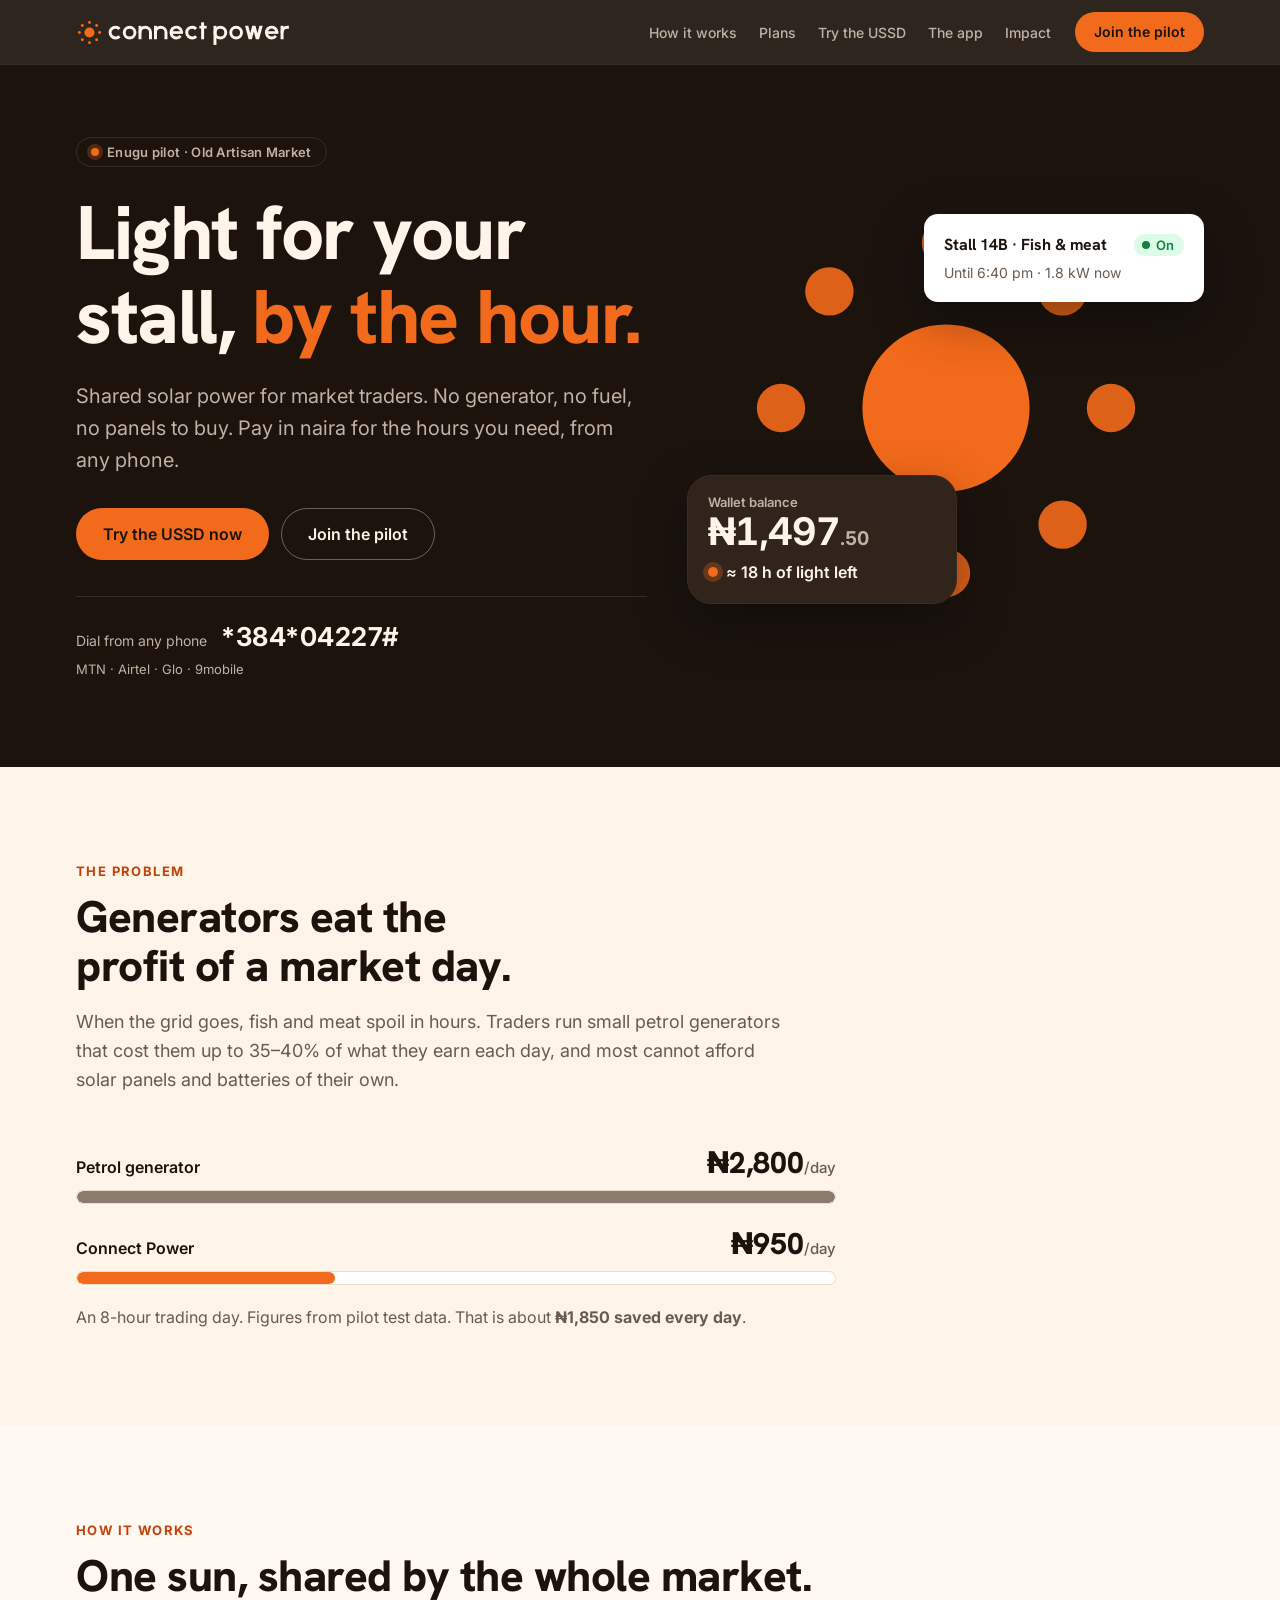
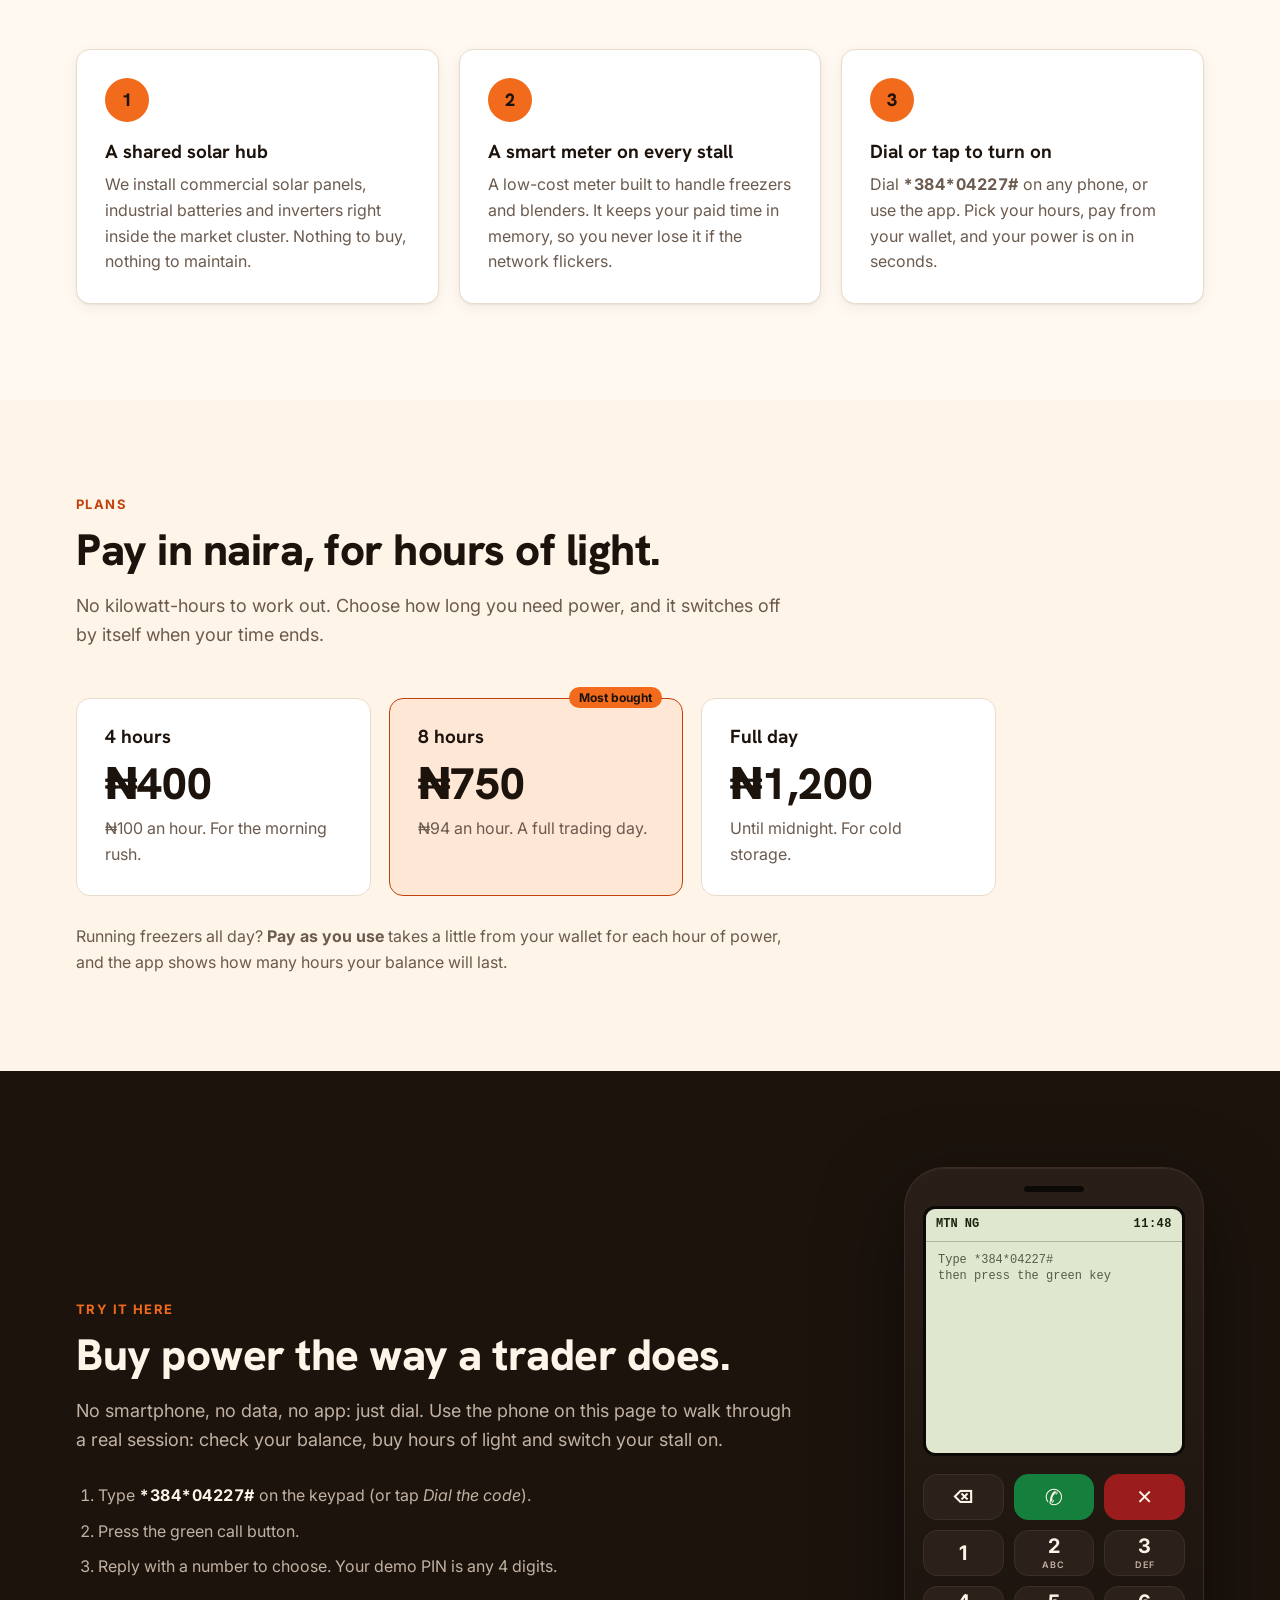
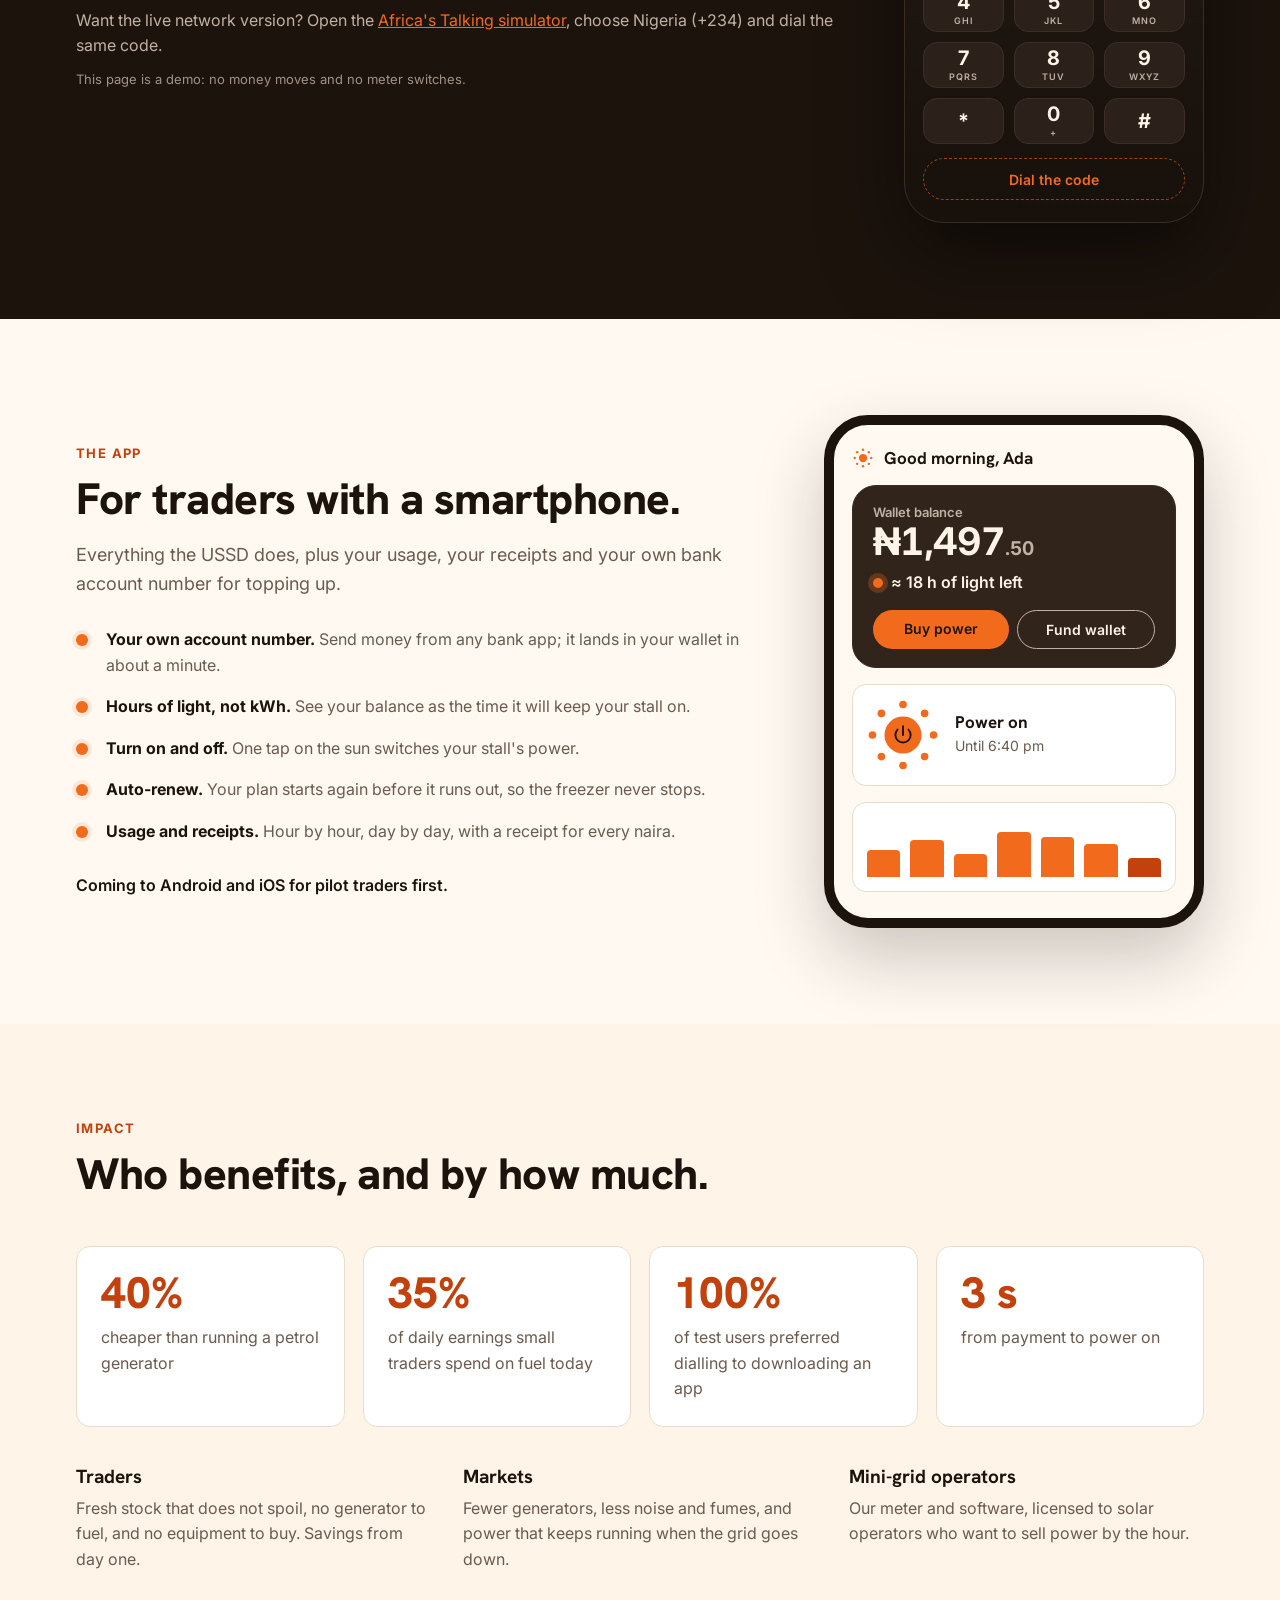
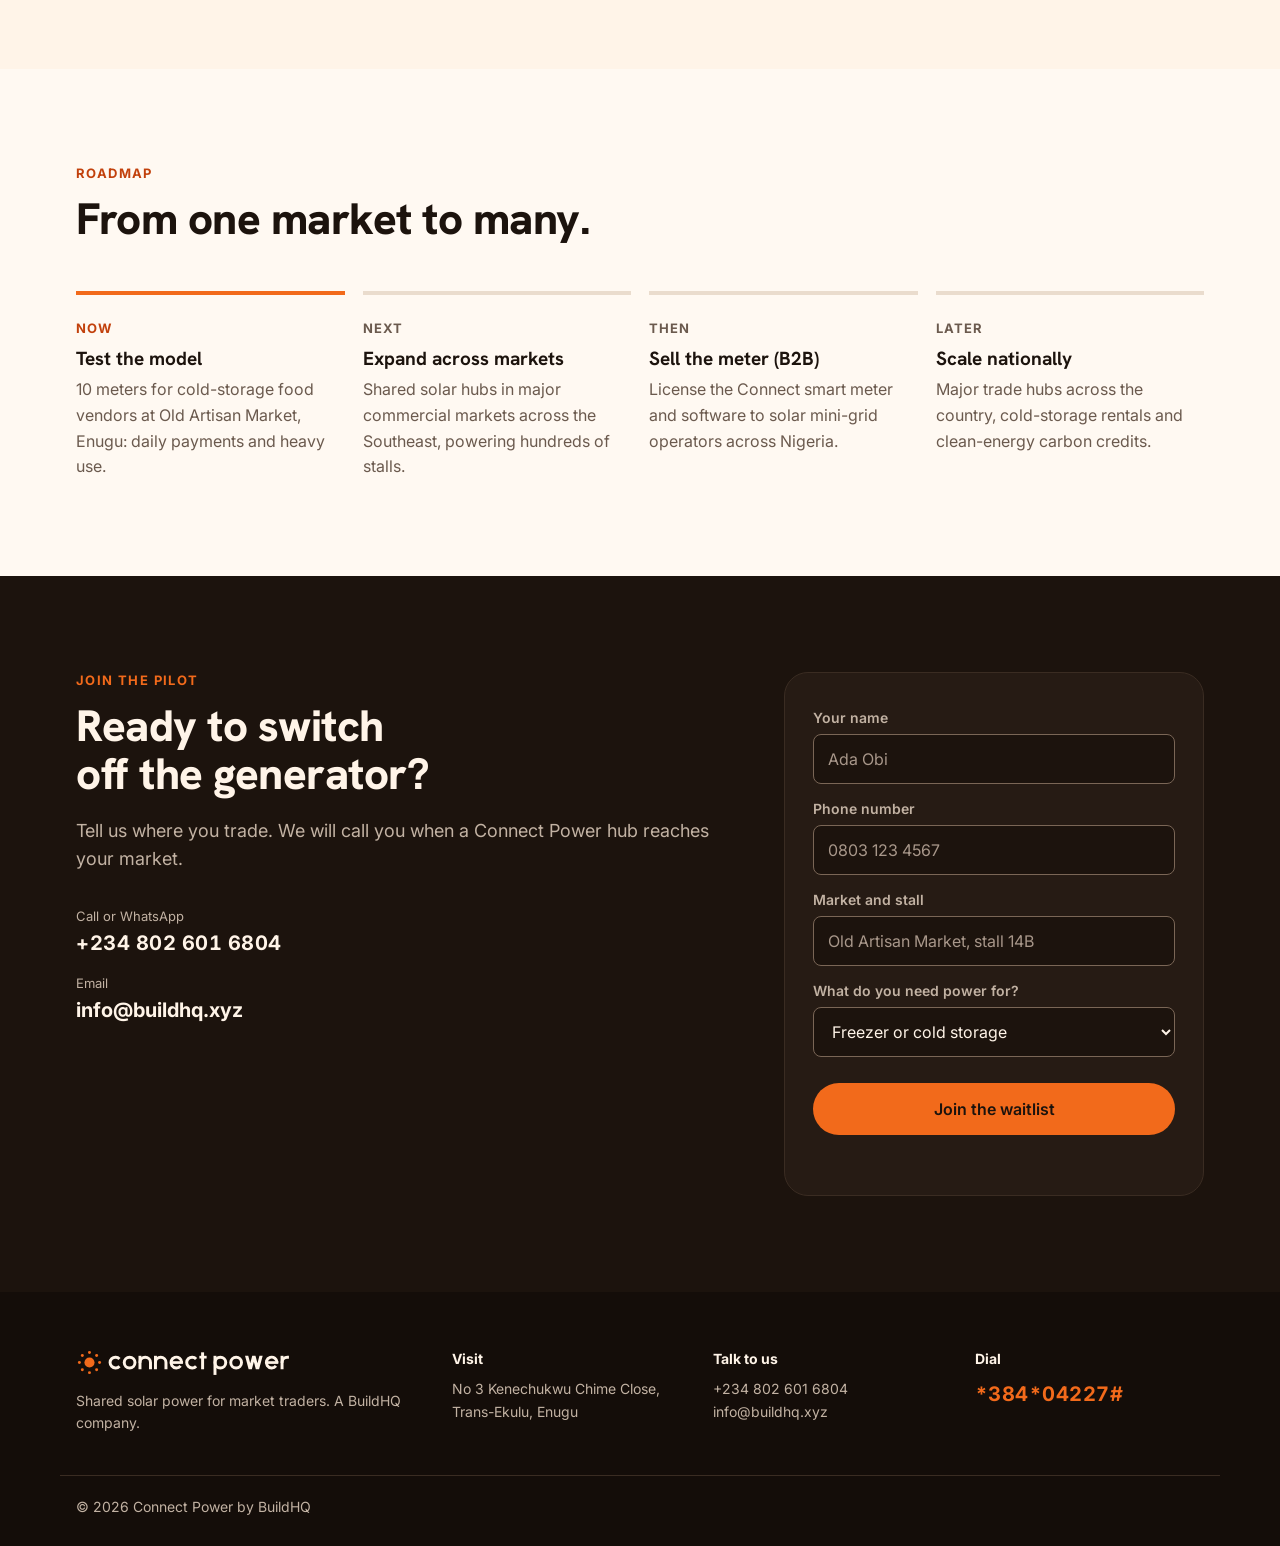
==== index.html @ f778416b "Rebranded Connect Power landing page with USSD demo Static site (no build step) in the Connect Power" ====
<!doctype html>
<html lang="en">
<head>
  <meta charset="utf-8">
  <meta name="viewport" content="width=device-width, initial-scale=1, viewport-fit=cover">
  <title>Connect Power: shared solar for market traders</title>
  <meta name="description" content="Pay for reliable solar power by the hour, from any phone. Dial *384*04227# or use the Connect Power app. Built for market traders in Enugu.">
  <meta name="theme-color" content="#1C130D">
  <link rel="icon" href="/favicon.ico" sizes="48x48">
  <link rel="icon" href="/favicon.svg" type="image/svg+xml">
  <link rel="apple-touch-icon" href="/apple-touch-icon.png">
  <link rel="manifest" href="/site.webmanifest">
  <meta property="og:title" content="Connect Power: light for your stall, by the hour">
  <meta property="og:description" content="Shared solar power for market traders. Pay in naira for the hours you need, from any phone.">
  <meta property="og:image" content="/icon-512.png">
  <meta property="og:type" content="website">
  <link rel="preconnect" href="https://fonts.googleapis.com">
  <link rel="preconnect" href="https://fonts.gstatic.com" crossorigin>
  <link rel="stylesheet" href="https://fonts.googleapis.com/css2?family=Hanken+Grotesk:wght@600;700;800&family=Inter:wght@400;500;600;700&display=swap">
  <link rel="stylesheet" href="/assets/styles.css">
</head>
<body>
  <a class="skip" href="#main">Skip to content</a>

  <header class="nav" id="top">
    <div class="wrap nav__inner">
      <a class="nav__logo" href="#top" aria-label="Connect Power home"><img src="/assets/brand/connect-power-horizontal-reversed.svg" alt="Connect Power" width="190" height="30"></a>
      <nav class="nav__links" aria-label="Main">
        <a href="#how">How it works</a>
        <a href="#plans">Plans</a>
        <a href="#try">Try the USSD</a>
        <a href="#app">The app</a>
        <a href="#impact">Impact</a>
      </nav>
      <a class="btn btn--sun btn--sm" href="#pilot">Join the pilot</a>
    </div>
  </header>

  <main id="main">
    <!-- HERO -->
    <section class="hero">
      <div class="wrap hero__grid">
        <div class="hero__copy">
          <p class="eyebrow"><span class="dot"></span>Enugu pilot · Old Artisan Market</p>
          <h1>Light for your stall, <em>by the hour.</em></h1>
          <p class="lead">Shared solar power for market traders. No generator, no fuel, no panels to buy. Pay in naira for the hours you need, from any phone.</p>
          <div class="hero__ctas">
            <a class="btn btn--sun" href="#try">Try the USSD now</a>
            <a class="btn btn--ghost" href="#pilot">Join the pilot</a>
          </div>
          <div class="hero__dial">
            <span>Dial from any phone</span>
            <strong class="mono">*384*04227#</strong>
            <span class="hero__dial-note">MTN · Airtel · Glo · 9mobile</span>
          </div>
        </div>

        <div class="hero__visual" aria-hidden="true">
          <svg class="hero__sun" viewBox="0 0 400 400">
            <circle class="hub" cx="200" cy="200" r="76"/>
            <g class="ring">
              <circle cx="200" cy="50" r="22"/><circle cx="306" cy="94" r="22"/><circle cx="350" cy="200" r="22"/><circle cx="306" cy="306" r="22"/>
              <circle cx="200" cy="350" r="22"/><circle cx="94" cy="306" r="22"/><circle cx="50" cy="200" r="22"/><circle cx="94" cy="94" r="22"/>
            </g>
          </svg>
          <div class="card card--balance">
            <div class="label">Wallet balance</div>
            <div class="amount">₦1,497<small>.50</small></div>
            <div class="hours"><span class="glow"></span>≈ 18 h of light left</div>
          </div>
          <div class="card card--meter">
            <div class="row"><b>Stall 14B · Fish &amp; meat</b><span class="chip chip--on">On</span></div>
            <div class="sub">Until 6:40 pm · 1.8 kW now</div>
          </div>
        </div>
      </div>
    </section>

    <!-- PROBLEM -->
    <section class="section section--light" id="problem">
      <div class="wrap">
        <div class="section__head">
          <p class="kicker">The problem</p>
          <h2>Generators eat the profit of a market day.</h2>
          <p class="sub">When the grid goes, fish and meat spoil in hours. Traders run small petrol generators that cost them up to 35–40% of what they earn each day, and most cannot afford solar panels and batteries of their own.</p>
        </div>
        <div class="compare">
          <div class="compare__item compare__item--gen">
            <span class="compare__label">Petrol generator</span>
            <span class="compare__value">₦2,800<small>/day</small></span>
            <div class="bar"><span style="width:100%"></span></div>
          </div>
          <div class="compare__item compare__item--cp">
            <span class="compare__label">Connect Power</span>
            <span class="compare__value">₦950<small>/day</small></span>
            <div class="bar"><span style="width:34%"></span></div>
          </div>
          <p class="compare__note">An 8-hour trading day. Figures from pilot test data. That is about <b>₦1,850 saved every day</b>.</p>
        </div>
      </div>
    </section>

    <!-- HOW IT WORKS -->
    <section class="section" id="how">
      <div class="wrap">
        <div class="section__head">
          <p class="kicker">How it works</p>
          <h2>One sun, shared by the whole market.</h2>
        </div>
        <ol class="steps">
          <li class="step">
            <span class="step__n">1</span>
            <h3>A shared solar hub</h3>
            <p>We install commercial solar panels, industrial batteries and inverters right inside the market cluster. Nothing to buy, nothing to maintain.</p>
          </li>
          <li class="step">
            <span class="step__n">2</span>
            <h3>A smart meter on every stall</h3>
            <p>A low-cost meter built to handle freezers and blenders. It keeps your paid time in memory, so you never lose it if the network flickers.</p>
          </li>
          <li class="step">
            <span class="step__n">3</span>
            <h3>Dial or tap to turn on</h3>
            <p>Dial <b class="mono">*384*04227#</b> on any phone, or use the app. Pick your hours, pay from your wallet, and your power is on in seconds.</p>
          </li>
        </ol>
      </div>
    </section>

    <!-- PLANS -->
    <section class="section section--light" id="plans">
      <div class="wrap">
        <div class="section__head">
          <p class="kicker">Plans</p>
          <h2>Pay in naira, for hours of light.</h2>
          <p class="sub">No kilowatt-hours to work out. Choose how long you need power, and it switches off by itself when your time ends.</p>
        </div>
        <div class="plans">
          <article class="plan">
            <h3>4 hours</h3>
            <p class="plan__price">₦400</p>
            <p class="plan__note">₦100 an hour. For the morning rush.</p>
          </article>
          <article class="plan plan--best">
            <span class="plan__tag">Most bought</span>
            <h3>8 hours</h3>
            <p class="plan__price">₦750</p>
            <p class="plan__note">₦94 an hour. A full trading day.</p>
          </article>
          <article class="plan">
            <h3>Full day</h3>
            <p class="plan__price">₦1,200</p>
            <p class="plan__note">Until midnight. For cold storage.</p>
          </article>
        </div>
        <p class="plans__more">Running freezers all day? <b>Pay as you use</b> takes a little from your wallet for each hour of power, and the app shows how many hours your balance will last.</p>
      </div>
    </section>

    <!-- USSD SIMULATOR -->
    <section class="section section--dark" id="try">
      <div class="wrap try">
        <div class="try__copy">
          <p class="kicker kicker--sun">Try it here</p>
          <h2>Buy power the way a trader does.</h2>
          <p class="sub">No smartphone, no data, no app: just dial. Use the phone on this page to walk through a real session: check your balance, buy hours of light and switch your stall on.</p>
          <ol class="try__steps">
            <li>Type <b class="mono">*384*04227#</b> on the keypad (or tap <i>Dial the code</i>).</li>
            <li>Press the green call button.</li>
            <li>Reply with a number to choose. Your demo PIN is any 4 digits.</li>
          </ol>
          <p class="try__live">Want the live network version? Open the <a href="https://developers.africastalking.com/simulator" target="_blank" rel="noopener">Africa's Talking simulator</a>, choose Nigeria (+234) and dial the same code.</p>
          <p class="try__fine">This page is a demo: no money moves and no meter switches.</p>
        </div>

        <div class="phone" id="ussd" aria-label="USSD demo phone">
          <div class="phone__speaker" aria-hidden="true"></div>
          <div class="phone__screen">
            <div class="phone__status"><span>MTN NG</span><span class="mono" id="ussd-clock">10:30</span></div>
            <div class="phone__view" id="ussd-view" aria-live="polite"></div>
          </div>
          <div class="phone__keys" role="group" aria-label="Keypad">
            <button type="button" class="key key--soft" data-act="clear" aria-label="Delete">⌫</button>
            <button type="button" class="key key--call" data-act="send" aria-label="Call or send">✆</button>
            <button type="button" class="key key--end" data-act="end" aria-label="End">✕</button>
            <button type="button" class="key" data-key="1">1</button>
            <button type="button" class="key" data-key="2">2<small>ABC</small></button>
            <button type="button" class="key" data-key="3">3<small>DEF</small></button>
            <button type="button" class="key" data-key="4">4<small>GHI</small></button>
            <button type="button" class="key" data-key="5">5<small>JKL</small></button>
            <button type="button" class="key" data-key="6">6<small>MNO</small></button>
            <button type="button" class="key" data-key="7">7<small>PQRS</small></button>
            <button type="button" class="key" data-key="8">8<small>TUV</small></button>
            <button type="button" class="key" data-key="9">9<small>WXYZ</small></button>
            <button type="button" class="key" data-key="*">*</button>
            <button type="button" class="key" data-key="0">0<small>+</small></button>
            <button type="button" class="key" data-key="#">#</button>
          </div>
          <button type="button" class="phone__shortcut" id="ussd-dial">Dial the code</button>
        </div>
      </div>
    </section>

    <!-- APP -->
    <section class="section" id="app">
      <div class="wrap app">
        <div class="app__copy">
          <p class="kicker">The app</p>
          <h2>For traders with a smartphone.</h2>
          <p class="sub">Everything the USSD does, plus your usage, your receipts and your own bank account number for topping up.</p>
          <ul class="features">
            <li><b>Your own account number.</b> Send money from any bank app; it lands in your wallet in about a minute.</li>
            <li><b>Hours of light, not kWh.</b> See your balance as the time it will keep your stall on.</li>
            <li><b>Turn on and off.</b> One tap on the sun switches your stall's power.</li>
            <li><b>Auto-renew.</b> Your plan starts again before it runs out, so the freezer never stops.</li>
            <li><b>Usage and receipts.</b> Hour by hour, day by day, with a receipt for every naira.</li>
          </ul>
          <p class="app__soon">Coming to Android and iOS for pilot traders first.</p>
        </div>
        <div class="app__mock" aria-hidden="true">
          <div class="mock">
            <div class="mock__bar"><img src="/assets/brand/connect-power-symbol.svg" alt="" width="22" height="22"><span>Good morning, Ada</span></div>
            <div class="card card--balance card--flat">
              <div class="label">Wallet balance</div>
              <div class="amount">₦1,497<small>.50</small></div>
              <div class="hours"><span class="glow"></span>≈ 18 h of light left</div>
              <div class="mock__actions"><span class="pill pill--sun">Buy power</span><span class="pill pill--line">Fund wallet</span></div>
            </div>
            <div class="mock__switch">
              <svg viewBox="0 0 132 132"><circle class="hub" cx="66" cy="66" r="34"/><g class="dots"><circle cx="66" cy="10" r="7"/><circle cx="105.6" cy="26.4" r="7"/><circle cx="122" cy="66" r="7"/><circle cx="105.6" cy="105.6" r="7"/><circle cx="66" cy="122" r="7"/><circle cx="26.4" cy="105.6" r="7"/><circle cx="10" cy="66" r="7"/><circle cx="26.4" cy="26.4" r="7"/></g><path d="M66 50v16M56 56a14 14 0 1 0 20 0" fill="none" stroke="#1C130D" stroke-width="3.5" stroke-linecap="round"/></svg>
              <div><b>Power on</b><span>Until 6:40 pm</span></div>
            </div>
            <div class="mock__bars">
              <span style="height:45%"></span><span style="height:62%"></span><span style="height:38%"></span><span style="height:74%"></span><span style="height:66%"></span><span style="height:55%"></span><span class="today" style="height:32%"></span>
            </div>
          </div>
        </div>
      </div>
    </section>

    <!-- IMPACT -->
    <section class="section section--light" id="impact">
      <div class="wrap">
        <div class="section__head">
          <p class="kicker">Impact</p>
          <h2>Who benefits, and by how much.</h2>
        </div>
        <div class="stats">
          <div class="stat"><span class="stat__n">40%</span><span class="stat__l">cheaper than running a petrol generator</span></div>
          <div class="stat"><span class="stat__n">35%</span><span class="stat__l">of daily earnings small traders spend on fuel today</span></div>
          <div class="stat"><span class="stat__n">100%</span><span class="stat__l">of test users preferred dialling to downloading an app</span></div>
          <div class="stat"><span class="stat__n">3 s</span><span class="stat__l">from payment to power on</span></div>
        </div>
        <div class="who">
          <div class="who__item"><h3>Traders</h3><p>Fresh stock that does not spoil, no generator to fuel, and no equipment to buy. Savings from day one.</p></div>
          <div class="who__item"><h3>Markets</h3><p>Fewer generators, less noise and fumes, and power that keeps running when the grid goes down.</p></div>
          <div class="who__item"><h3>Mini-grid operators</h3><p>Our meter and software, licensed to solar operators who want to sell power by the hour.</p></div>
        </div>
      </div>
    </section>

    <!-- ROADMAP -->
    <section class="section" id="roadmap">
      <div class="wrap">
        <div class="section__head">
          <p class="kicker">Roadmap</p>
          <h2>From one market to many.</h2>
        </div>
        <ol class="roadmap">
          <li class="is-now"><span class="roadmap__when">Now</span><h3>Test the model</h3><p>10 meters for cold-storage food vendors at Old Artisan Market, Enugu: daily payments and heavy use.</p></li>
          <li><span class="roadmap__when">Next</span><h3>Expand across markets</h3><p>Shared solar hubs in major commercial markets across the Southeast, powering hundreds of stalls.</p></li>
          <li><span class="roadmap__when">Then</span><h3>Sell the meter (B2B)</h3><p>License the Connect smart meter and software to solar mini-grid operators across Nigeria.</p></li>
          <li><span class="roadmap__when">Later</span><h3>Scale nationally</h3><p>Major trade hubs across the country, cold-storage rentals and clean-energy carbon credits.</p></li>
        </ol>
      </div>
    </section>

    <!-- PILOT / WAITLIST -->
    <section class="section section--dark" id="pilot">
      <div class="wrap pilot">
        <div>
          <p class="kicker kicker--sun">Join the pilot</p>
          <h2>Ready to switch off the generator?</h2>
          <p class="sub">Tell us where you trade. We will call you when a Connect Power hub reaches your market.</p>
          <div class="contact">
            <p><span>Call or WhatsApp</span><b class="mono">+234 802 601 6804</b></p>
            <p><span>Email</span><b>info@buildhq.xyz</b></p>
          </div>
        </div>
        <form class="form" id="pilot-form" novalidate>
          <label for="f-name">Your name</label>
          <input id="f-name" name="name" autocomplete="name" required maxlength="80" placeholder="Ada Obi">
          <label for="f-phone">Phone number</label>
          <input id="f-phone" name="phone" inputmode="tel" autocomplete="tel" required maxlength="20" placeholder="0803 123 4567">
          <label for="f-market">Market and stall</label>
          <input id="f-market" name="market" required maxlength="120" placeholder="Old Artisan Market, stall 14B">
          <label for="f-use">What do you need power for?</label>
          <select id="f-use" name="use">
            <option>Freezer or cold storage</option>
            <option>Lights and phone charging</option>
            <option>Blender, grinder or sewing machine</option>
            <option>Something else</option>
          </select>
          <button class="btn btn--sun" type="submit">Join the waitlist</button>
          <p class="form__msg" id="pilot-msg" role="status"></p>
        </form>
      </div>
    </section>
  </main>

  <footer class="footer">
    <div class="wrap footer__grid">
      <div>
        <img src="/assets/brand/connect-power-horizontal-reversed.svg" alt="Connect Power" width="190" height="30">
        <p>Shared solar power for market traders. A BuildHQ company.</p>
      </div>
      <div>
        <p class="footer__h">Visit</p>
        <p>No 3 Kenechukwu Chime Close,<br>Trans-Ekulu, Enugu</p>
      </div>
      <div>
        <p class="footer__h">Talk to us</p>
        <p>+234 802 601 6804<br>info@buildhq.xyz</p>
      </div>
      <div>
        <p class="footer__h">Dial</p>
        <p class="mono footer__code">*384*04227#</p>
      </div>
    </div>
    <div class="wrap footer__base">© <span id="year">2026</span> Connect Power by BuildHQ</div>
  </footer>

  <script src="/assets/app.js" defer></script>
</body>
</html>
---- assets/styles.css ----
/* Connect Power landing page. Colours and type from the Connect Power design system. */
:root {
  --sun: #f26a1b;
  --sun-deep: #c2410c;
  --sun-soft: #ffe7d6;
  --night: #1c130d;
  --night-2: #261b14;
  --night-3: #31241b;
  --daylight: #fff4e8;
  --page: #fff9f2;
  --card: #ffffff;
  --ink: #1c130d;
  --ink-muted: #6b5a4e;
  --on-night: #fff4e8;
  --on-night-muted: #c2b2a3;
  --line: #eadccd;
  --line-dark: #3a2c22;
  --power-on: #15803d;
  --power-on-soft: #dcfce7;
  --chart-2: #2563eb;
  --display: "Hanken Grotesk", Inter, system-ui, sans-serif;
  --text: Inter, system-ui, -apple-system, "Segoe UI", Roboto, sans-serif;
  --r-sm: 8px; --r-md: 14px; --r-lg: 24px;
  --shadow: 0 1px 2px rgba(28, 19, 13, .06), 0 4px 16px rgba(28, 19, 13, .06);
  --gutter: max(16px, env(safe-area-inset-left, 0px));
}

* { box-sizing: border-box; }
html { scroll-behavior: smooth; -webkit-text-size-adjust: 100%; }
body { margin: 0; background: var(--page); color: var(--ink); font: 400 16px/1.6 var(--text); }
img { max-width: 100%; display: block; }
a { color: var(--sun-deep); }
h1, h2, h3 { font-family: var(--display); line-height: 1.1; margin: 0; text-wrap: balance; }
h2 { font-size: clamp(28px, 4vw, 44px); font-weight: 800; letter-spacing: -.5px; }
h3 { font-size: 19px; font-weight: 700; }
p { margin: 0; }
.mono { font-variant-numeric: tabular-nums; letter-spacing: .5px; }
.wrap { width: 100%; max-width: 1160px; margin: 0 auto; padding-left: var(--gutter); padding-right: max(16px, env(safe-area-inset-right, 0px)); }
:focus-visible { outline: 2px solid var(--sun); outline-offset: 3px; border-radius: 6px; }
.skip { position: absolute; left: -999px; top: 8px; background: var(--sun); color: var(--night); padding: 8px 14px; border-radius: 999px; z-index: 50; font-weight: 700; }
.skip:focus { left: 12px; }

/* Buttons */
.btn { display: inline-flex; align-items: center; justify-content: center; min-height: 52px; padding: 0 26px; border-radius: 999px; font: 600 16px/1 var(--text); text-decoration: none; border: 1.5px solid transparent; cursor: pointer; transition: transform .12s, background .12s; }
.btn:active { transform: scale(.98); }
.btn--sun { background: var(--sun); color: var(--night); }
.btn--sun:hover { background: #ff8a47; }
.btn--ghost { color: var(--on-night); border-color: rgba(255, 244, 232, .35); }
.btn--ghost:hover { border-color: var(--on-night); }
.btn--sm { min-height: 40px; padding: 0 18px; font-size: 14px; white-space: nowrap; }
@media (max-width: 400px) { .nav__logo img { height: 24px; } .nav .btn--sm { padding: 0 14px; } }

/* Nav */
.nav { position: sticky; top: 0; z-index: 20; background: rgba(28, 19, 13, .92); backdrop-filter: blur(10px); border-bottom: 1px solid var(--line-dark); padding-top: env(safe-area-inset-top, 0px); }
.nav__inner { display: flex; align-items: center; gap: 24px; min-height: 64px; }
.nav__logo img { height: 28px; width: auto; }
.nav__links { display: flex; gap: 22px; margin-left: auto; }
.nav__links a { color: var(--on-night-muted); text-decoration: none; font: 500 14px var(--text); }
.nav__links a:hover { color: var(--on-night); }
@media (max-width: 860px) { .nav__links { display: none; } .nav .btn { margin-left: auto; } }

/* Hero */
.hero { background: var(--night); color: var(--on-night); overflow: hidden; position: relative; }
.hero__grid { display: grid; grid-template-columns: 1.05fr .95fr; gap: 40px; align-items: center; padding-top: 72px; padding-bottom: 88px; }
.eyebrow { display: inline-flex; align-items: center; gap: 8px; font: 600 13px var(--text); letter-spacing: .3px; color: var(--on-night-muted); border: 1px solid var(--line-dark); border-radius: 999px; padding: 6px 14px; margin-bottom: 24px; }
.dot { width: 8px; height: 8px; border-radius: 50%; background: var(--sun); box-shadow: 0 0 0 4px rgba(242, 106, 27, .25); }
.hero h1 { font-size: clamp(40px, 6.4vw, 76px); font-weight: 800; letter-spacing: -1.5px; }
.hero h1 em { font-style: normal; color: var(--sun); }
.lead { font-size: clamp(17px, 1.6vw, 20px); color: var(--on-night-muted); max-width: 34em; margin: 22px 0 32px; }
.hero__ctas { display: flex; flex-wrap: wrap; gap: 12px; }
.hero__dial { display: flex; flex-wrap: wrap; align-items: baseline; gap: 6px 14px; margin-top: 36px; padding-top: 24px; border-top: 1px solid var(--line-dark); color: var(--on-night-muted); font-size: 14px; }
.hero__dial strong { color: var(--on-night); font: 700 26px var(--text); }
.hero__dial-note { width: 100%; font-size: 13px; }
.hero__visual { position: relative; min-height: 460px; }
.hero__sun { position: absolute; inset: 0; margin: auto; width: min(100%, 440px); height: auto; aspect-ratio: 1; }
.hero__sun .hub { fill: var(--sun); }
.hero__sun .ring circle { fill: var(--sun); opacity: .9; animation: glow 4.8s ease-in-out infinite; transform-origin: center; }
.hero__sun .ring circle:nth-child(2) { animation-delay: .6s } .hero__sun .ring circle:nth-child(3) { animation-delay: 1.2s }
.hero__sun .ring circle:nth-child(4) { animation-delay: 1.8s } .hero__sun .ring circle:nth-child(5) { animation-delay: 2.4s }
.hero__sun .ring circle:nth-child(6) { animation-delay: 3s } .hero__sun .ring circle:nth-child(7) { animation-delay: 3.6s }
.hero__sun .ring circle:nth-child(8) { animation-delay: 4.2s }
@keyframes glow { 0%, 100% { opacity: .9 } 50% { opacity: .35 } }

.card { background: var(--card); color: var(--ink); border-radius: var(--r-md); box-shadow: 0 18px 50px rgba(0, 0, 0, .35); padding: 18px 20px; }
.card--balance { position: absolute; left: 0; bottom: 34px; width: 270px; background: var(--night-3); color: var(--on-night); border: 1px solid var(--line-dark); border-radius: var(--r-lg); }
.card--balance .label { font: 600 13px var(--text); color: var(--on-night-muted); }
.card--balance .amount { font: 700 38px/1.15 var(--text); letter-spacing: -1px; font-variant-numeric: tabular-nums; }
.card--balance .amount small { font-size: 19px; color: var(--on-night-muted); letter-spacing: 0; }
.card--balance .hours { display: flex; align-items: center; gap: 8px; font-weight: 600; margin-top: 6px; }
.glow { width: 10px; height: 10px; border-radius: 50%; background: var(--sun); box-shadow: 0 0 0 5px rgba(242, 106, 27, .28); }
.card--meter { position: absolute; right: 0; top: 36px; width: 280px; }
.card--meter .row { display: flex; justify-content: space-between; align-items: center; gap: 10px; font-family: var(--display); }
.card--meter .sub { color: var(--ink-muted); font-size: 14px; margin-top: 4px; }
.chip { display: inline-flex; align-items: center; gap: 6px; padding: 3px 10px 3px 8px; border-radius: 999px; font: 600 13px var(--text); }
.chip::before { content: ""; width: 8px; height: 8px; border-radius: 50%; }
.chip--on { background: var(--power-on-soft); color: var(--power-on); }
.chip--on::before { background: var(--power-on); }

@media (max-width: 900px) {
  .hero__grid { grid-template-columns: 1fr; padding-top: 48px; padding-bottom: 56px; }
  .hero__visual { min-height: 360px; }
  .card--balance { left: 0; bottom: 0; width: min(270px, 80%); }
  .card--meter { right: 0; top: 0; width: min(280px, 86%); }
}

/* Sections */
.section { padding: 96px 0; }
.section--light { background: var(--daylight); }
.section--dark { background: var(--night); color: var(--on-night); }
.section__head { max-width: 760px; margin-bottom: 48px; }
.kicker { font: 700 13px var(--text); letter-spacing: 1.4px; text-transform: uppercase; color: var(--sun-deep); margin-bottom: 14px; }
.kicker--sun { color: var(--sun); }
.sub { font-size: 18px; color: var(--ink-muted); margin-top: 18px; max-width: 40em; }
.section--dark .sub { color: var(--on-night-muted); }
@media (max-width: 700px) { .section { padding: 64px 0; } .section__head { margin-bottom: 32px; } }

/* Compare */
.compare { display: grid; gap: 20px; max-width: 760px; }
.compare__item { display: grid; grid-template-columns: 1fr auto; gap: 8px 16px; align-items: baseline; }
.compare__label { font: 600 16px var(--text); }
.compare__value { font: 800 30px var(--display); font-variant-numeric: tabular-nums; }
.compare__value small { font: 500 15px var(--text); color: var(--ink-muted); }
.bar { grid-column: 1 / -1; height: 14px; background: var(--card); border-radius: 999px; overflow: hidden; border: 1px solid var(--line); }
.bar span { display: block; height: 100%; border-radius: 999px; }
.compare__item--gen .bar span { background: #8c7a6c; }
.compare__item--cp .bar span { background: var(--sun); }
.compare__note { color: var(--ink-muted); }

/* Steps */
.steps { list-style: none; padding: 0; margin: 0; display: grid; grid-template-columns: repeat(3, 1fr); gap: 20px; }
.step { background: var(--card); border: 1px solid var(--line); border-radius: var(--r-md); padding: 28px; box-shadow: var(--shadow); }
.step__n { display: grid; place-items: center; width: 44px; height: 44px; border-radius: 50%; background: var(--sun); color: var(--night); font: 800 18px var(--display); margin-bottom: 20px; }
.step p { color: var(--ink-muted); margin-top: 10px; }
@media (max-width: 860px) { .steps { grid-template-columns: 1fr; } }

/* Plans */
.plans { display: grid; grid-template-columns: repeat(3, 1fr); gap: 18px; max-width: 920px; }
.plan { position: relative; background: var(--card); border: 1.5px solid var(--line); border-radius: var(--r-md); padding: 28px; }
.plan--best { border-color: var(--sun-deep); background: var(--sun-soft); }
.plan__tag { position: absolute; top: -12px; right: 20px; background: var(--sun); color: var(--night); font: 700 12px var(--text); padding: 3px 10px; border-radius: 999px; }
.plan__price { font: 800 44px/1.1 var(--display); margin: 12px 0 8px; font-variant-numeric: tabular-nums; }
.plan__note { color: var(--ink-muted); }
.plans__more { margin-top: 28px; color: var(--ink-muted); max-width: 46em; }
@media (max-width: 760px) { .plans { grid-template-columns: 1fr; } }

/* Try (USSD) */
.try { display: grid; grid-template-columns: 1fr auto; gap: 64px; align-items: center; }
.try__steps { margin: 28px 0 0; padding-left: 22px; color: var(--on-night-muted); display: grid; gap: 10px; }
.try__steps b { color: var(--on-night); }
.try__live { margin-top: 28px; color: var(--on-night-muted); }
.try__live a { color: var(--sun); }
.try__fine { margin-top: 10px; font-size: 13px; color: var(--on-night-muted); opacity: .8; }
@media (max-width: 900px) { .try { grid-template-columns: 1fr; gap: 40px; } .phone { justify-self: center; } }

.phone { width: 300px; max-width: 100%; background: linear-gradient(180deg, #2a1f18, #17100b); border: 1px solid var(--line-dark); border-radius: 40px; padding: 18px 18px 22px; box-shadow: 0 30px 80px rgba(0, 0, 0, .5), inset 0 1px 0 rgba(255, 255, 255, .06); }
.phone__speaker { width: 60px; height: 6px; border-radius: 999px; background: #0d0906; margin: 0 auto 14px; }
.phone__screen { background: #dfe7cf; color: #1a2410; border-radius: 12px; height: 250px; display: flex; flex-direction: column; overflow: hidden; border: 3px solid #0d0906; font-family: "Courier New", ui-monospace, monospace; }
.phone__status { display: flex; justify-content: space-between; font-size: 12px; padding: 6px 10px; border-bottom: 1px solid rgba(26, 36, 16, .25); font-weight: 700; }
.phone__view { flex: 1; padding: 10px 12px; font-size: 14px; line-height: 1.4; white-space: pre-wrap; overflow-y: auto; }
.phone__view .dial { font-size: 24px; text-align: right; word-break: break-all; margin-top: 64px; }
.phone__view .hint { font-size: 12px; opacity: .7; }
.phone__view .reply { margin-top: 8px; border-top: 1px dashed rgba(26, 36, 16, .4); padding-top: 6px; display: flex; justify-content: space-between; }
.phone__view .reply b { min-width: 20px; display: inline-block; border-bottom: 2px solid #1a2410; }
.phone__view .busy { margin-top: 70px; text-align: center; }
.phone__keys { display: grid; grid-template-columns: repeat(3, 1fr); gap: 10px; margin-top: 18px; }
.key { min-height: 46px; border-radius: 14px; border: 1px solid #3d2f25; background: #2b201a; color: var(--on-night); font: 700 20px var(--text); cursor: pointer; display: flex; flex-direction: column; align-items: center; justify-content: center; line-height: 1; transition: background .1s, transform .1s; }
.key small { font: 600 9px var(--text); letter-spacing: 1px; color: var(--on-night-muted); margin-top: 3px; }
.key:hover { background: #3a2c22; }
.key:active, .key.is-pressed { transform: scale(.95); background: #45352a; }
.key--call { background: #15803d; border-color: #15803d; font-size: 22px; }
.key--call:hover { background: #16a34a; }
.key--end { background: #9b1c1c; border-color: #9b1c1c; }
.key--end:hover { background: #b91c1c; }
.key--soft { font-size: 18px; }
.phone__shortcut { display: block; width: 100%; margin-top: 14px; min-height: 42px; border-radius: 999px; border: 1.5px dashed rgba(242, 106, 27, .6); background: transparent; color: var(--sun); font: 600 14px var(--text); cursor: pointer; }
.phone__shortcut:hover { background: rgba(242, 106, 27, .1); }

/* App */
.app { display: grid; grid-template-columns: 1fr 380px; gap: 64px; align-items: center; }
.features { list-style: none; padding: 0; margin: 28px 0 0; display: grid; gap: 16px; }
.features li { position: relative; padding-left: 30px; color: var(--ink-muted); }
.features li::before { content: ""; position: absolute; left: 0; top: 7px; width: 12px; height: 12px; border-radius: 50%; background: var(--sun); box-shadow: 0 0 0 4px var(--sun-soft); }
.features b { color: var(--ink); }
.app__soon { margin-top: 28px; font-weight: 600; }
.mock { background: var(--page); border: 10px solid var(--night); border-radius: 44px; padding: 22px 18px 26px; box-shadow: 0 30px 70px rgba(28, 19, 13, .22); display: grid; gap: 16px; }
.mock__bar { display: flex; align-items: center; gap: 10px; font: 700 17px var(--display); }
.card--flat { position: static; width: auto; box-shadow: none; }
.mock__actions { display: flex; gap: 8px; margin-top: 14px; }
.pill { flex: 1; text-align: center; padding: 10px 0; border-radius: 999px; font: 600 14px var(--text); }
.pill--sun { background: var(--sun); color: var(--night); }
.pill--line { border: 1.5px solid var(--on-night-muted); color: var(--on-night); }
.mock__switch { display: flex; align-items: center; gap: 16px; background: var(--card); border: 1px solid var(--line); border-radius: var(--r-md); padding: 14px; }
.mock__switch svg { width: 72px; height: 72px; flex: none; }
.mock__switch .hub, .mock__switch .dots circle { fill: var(--sun); }
.mock__switch b { display: block; font: 700 17px var(--display); }
.mock__switch span { color: var(--ink-muted); font-size: 14px; }
.mock__bars { display: flex; align-items: flex-end; gap: 10px; height: 90px; background: var(--card); border: 1px solid var(--line); border-radius: var(--r-md); padding: 14px; }
.mock__bars span { flex: 1; background: var(--sun); border-radius: 4px 4px 0 0; }
.mock__bars span.today { background: var(--sun-deep); }
@media (max-width: 900px) { .app { grid-template-columns: 1fr; } .app__mock { max-width: 380px; } }

/* Impact */
.stats { display: grid; grid-template-columns: repeat(4, 1fr); gap: 18px; margin-bottom: 40px; }
.stat { background: var(--card); border: 1px solid var(--line); border-radius: var(--r-md); padding: 24px; }
.stat__n { display: block; font: 800 44px/1 var(--display); color: var(--sun-deep); }
.stat__l { display: block; margin-top: 10px; color: var(--ink-muted); }
.who { display: grid; grid-template-columns: repeat(3, 1fr); gap: 32px; }
.who p { color: var(--ink-muted); margin-top: 8px; }
@media (max-width: 860px) { .stats { grid-template-columns: repeat(2, 1fr); } .who { grid-template-columns: 1fr; gap: 20px; } }

/* Roadmap */
.roadmap { list-style: none; padding: 0; margin: 0; display: grid; grid-template-columns: repeat(4, 1fr); gap: 18px; counter-reset: r; }
.roadmap li { border-top: 4px solid var(--line); padding-top: 20px; }
.roadmap li.is-now { border-top-color: var(--sun); }
.roadmap__when { font: 700 13px var(--text); letter-spacing: 1px; text-transform: uppercase; color: var(--ink-muted); }
.roadmap li.is-now .roadmap__when { color: var(--sun-deep); }
.roadmap h3 { margin-top: 8px; }
.roadmap p { color: var(--ink-muted); margin-top: 8px; }
@media (max-width: 860px) { .roadmap { grid-template-columns: 1fr; } }

/* Pilot */
.pilot { display: grid; grid-template-columns: 1fr 420px; gap: 64px; align-items: start; }
.contact { margin-top: 32px; display: grid; gap: 14px; }
.contact span { display: block; font-size: 13px; color: var(--on-night-muted); }
.contact b { font-size: 20px; }
.form { background: var(--night-2); border: 1px solid var(--line-dark); border-radius: var(--r-lg); padding: 28px; display: grid; gap: 8px; }
.form label { font: 600 14px var(--text); color: var(--on-night-muted); margin-top: 8px; }
.form input, .form select { min-height: 50px; border-radius: var(--r-sm); border: 1.5px solid #7a6656; background: var(--night); color: var(--on-night); padding: 0 14px; font: 400 16px var(--text); }
.form input::placeholder { color: #a8978a; }
.form input:focus, .form select:focus { outline: 2px solid var(--sun); outline-offset: 1px; border-color: var(--sun); }
.form .btn { margin-top: 18px; }
.form__msg { min-height: 24px; font-size: 14px; color: var(--on-night-muted); }
.form__msg.is-ok { color: #4ade80; }
.form__msg.is-err { color: #f87171; }
@media (max-width: 900px) { .pilot { grid-template-columns: 1fr; gap: 36px; } }

/* Footer */
.footer { background: #140d09; color: var(--on-night-muted); padding: 56px 0 calc(28px + env(safe-area-inset-bottom, 0px)); font-size: 14px; }
.footer__grid { display: grid; grid-template-columns: 1.5fr 1fr 1fr 1fr; gap: 32px; }
.footer__grid img { height: 28px; width: auto; margin-bottom: 14px; }
.footer__h { color: var(--on-night); font-weight: 700; margin-bottom: 8px; }
.footer__code { color: var(--sun); font-size: 20px; font-weight: 700; }
.footer__base { margin-top: 40px; padding-top: 20px; border-top: 1px solid var(--line-dark); }
@media (max-width: 760px) { .footer__grid { grid-template-columns: 1fr 1fr; } }

@media (prefers-reduced-motion: reduce) {
  html { scroll-behavior: auto; }
  *, *::before, *::after { animation: none !important; transition: none !important; }
}
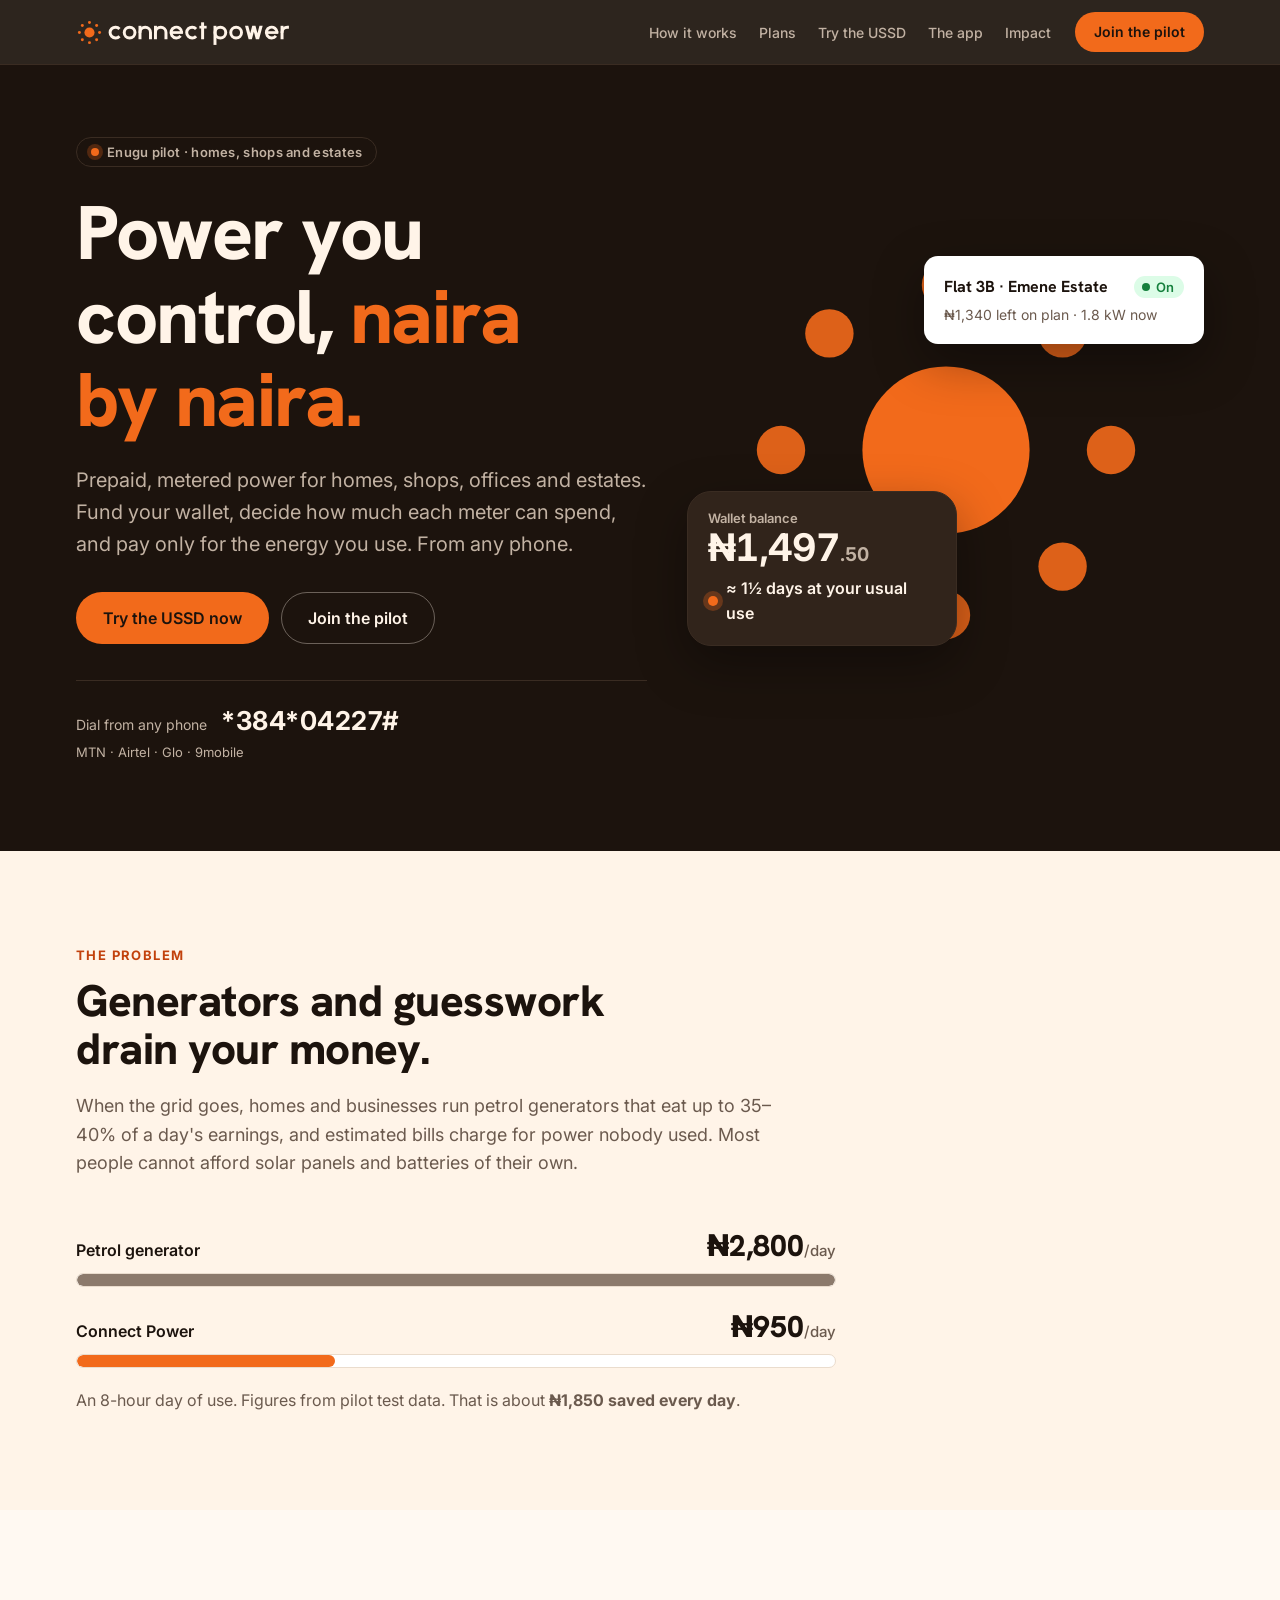
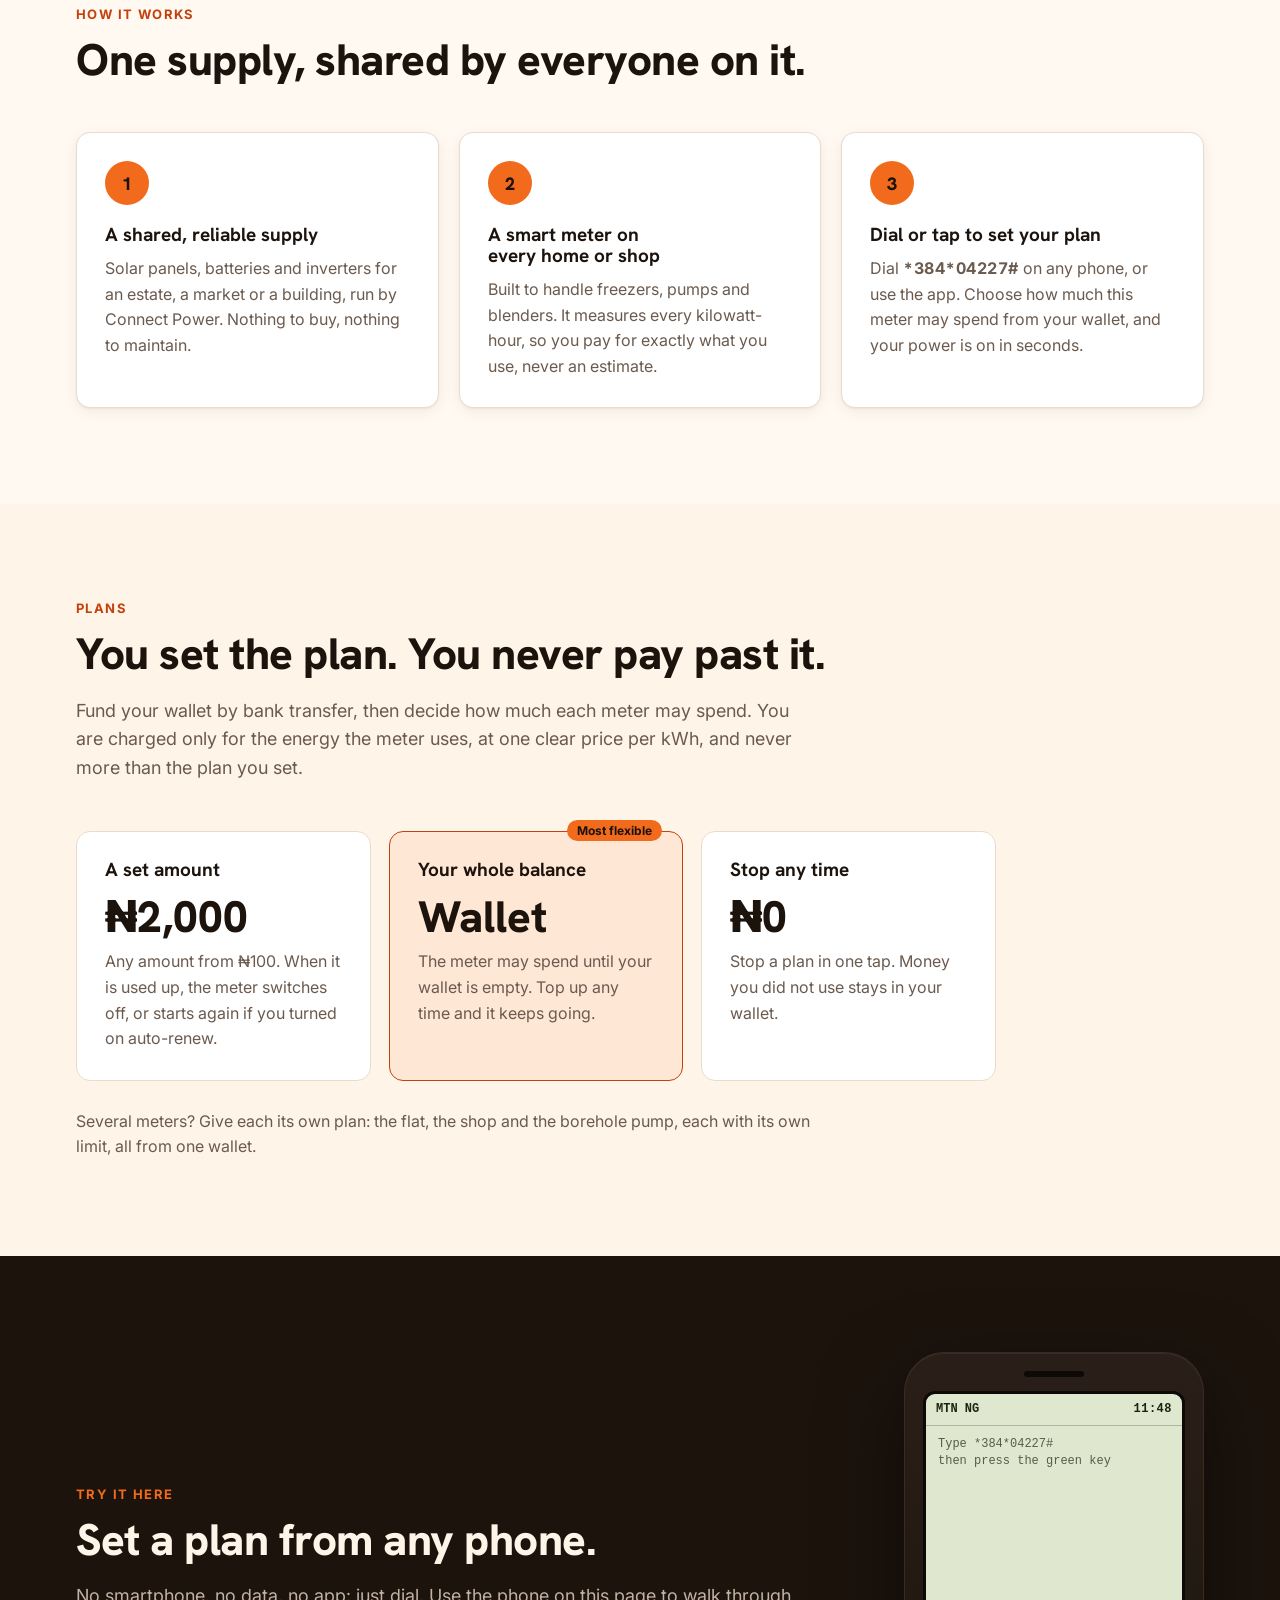
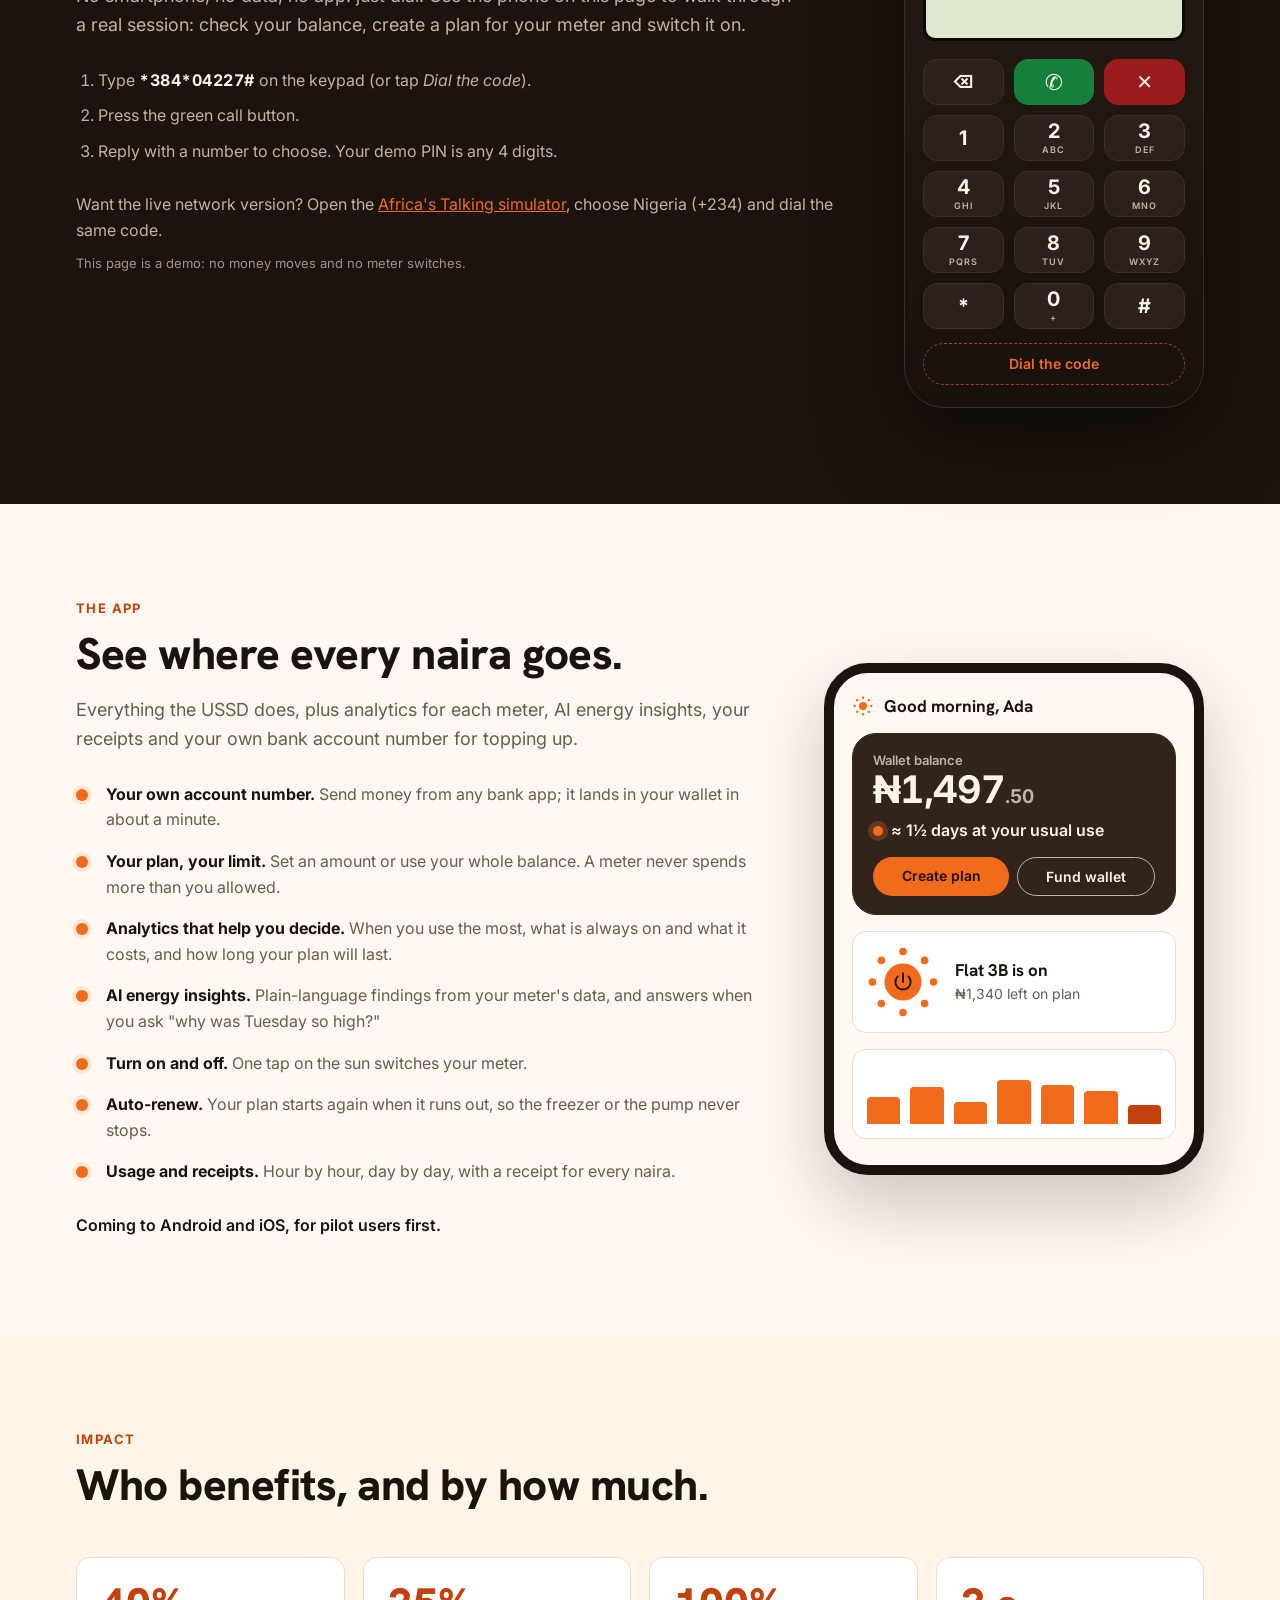
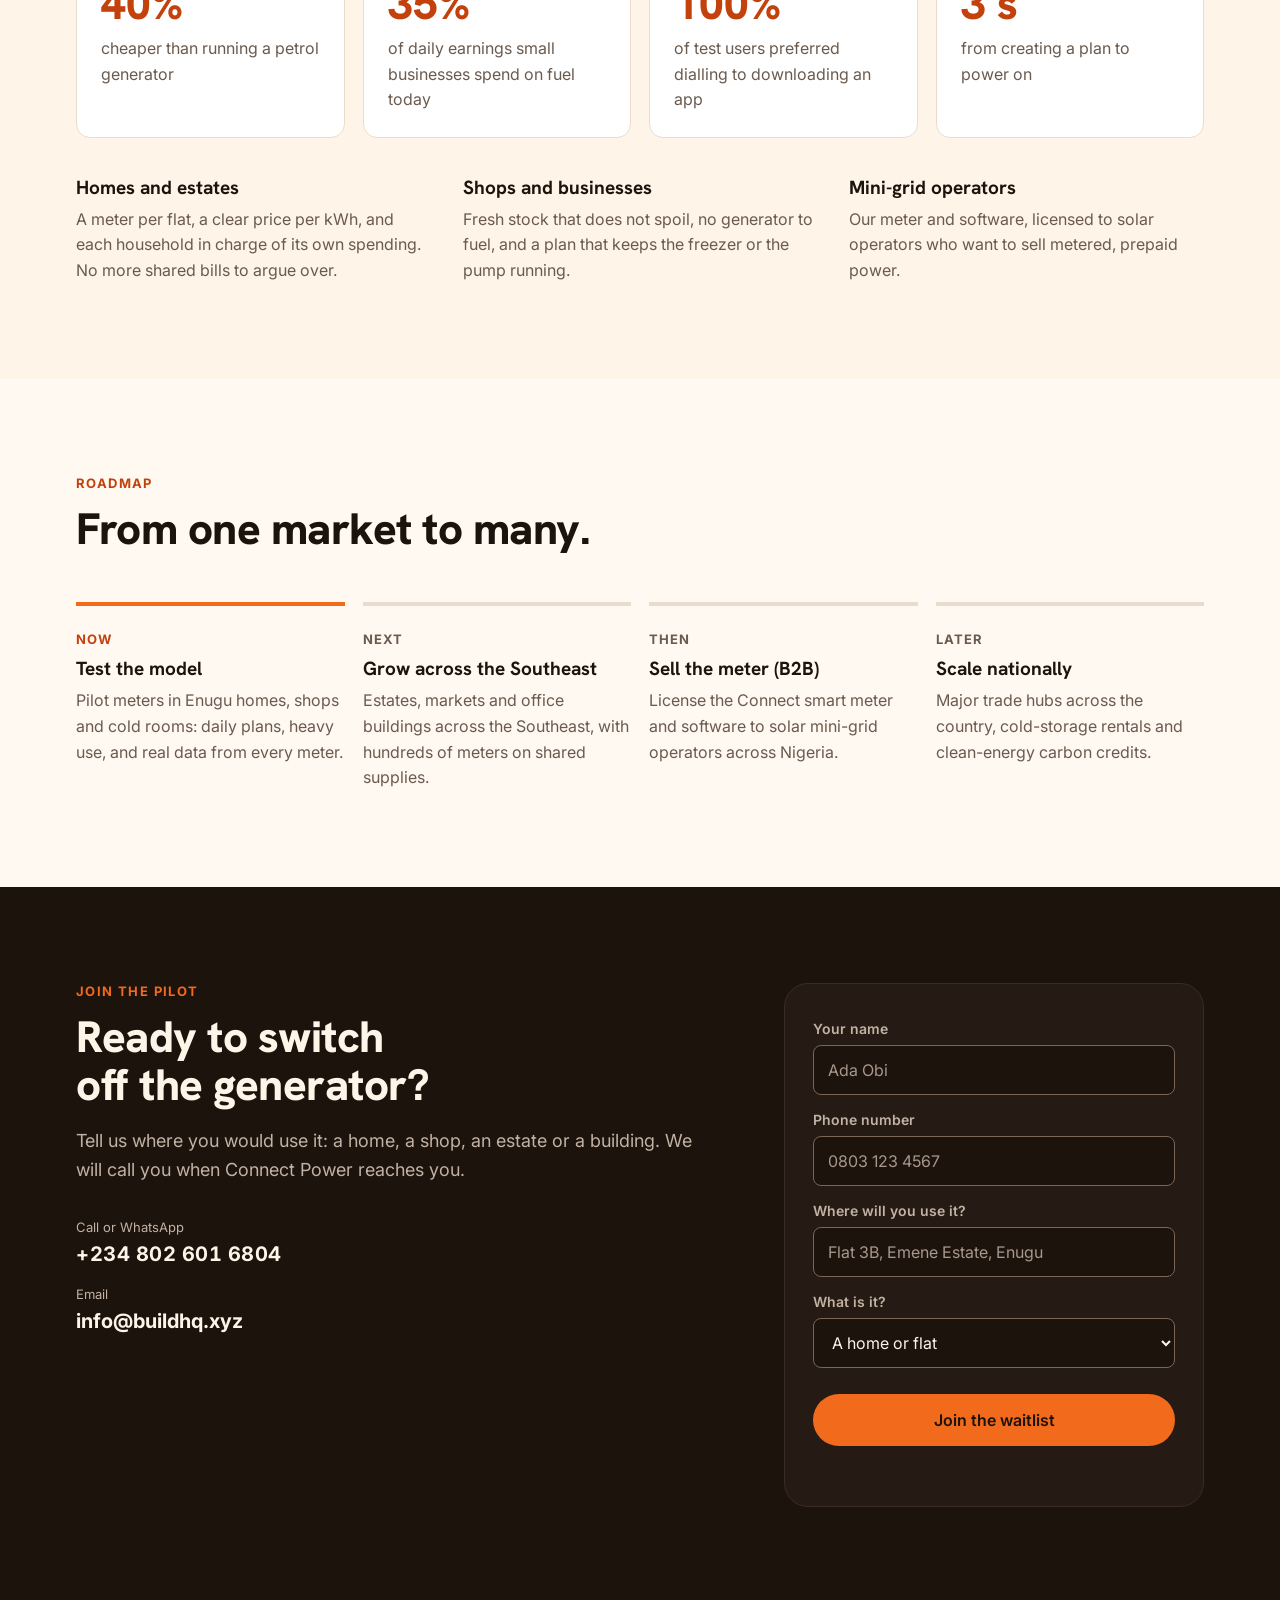
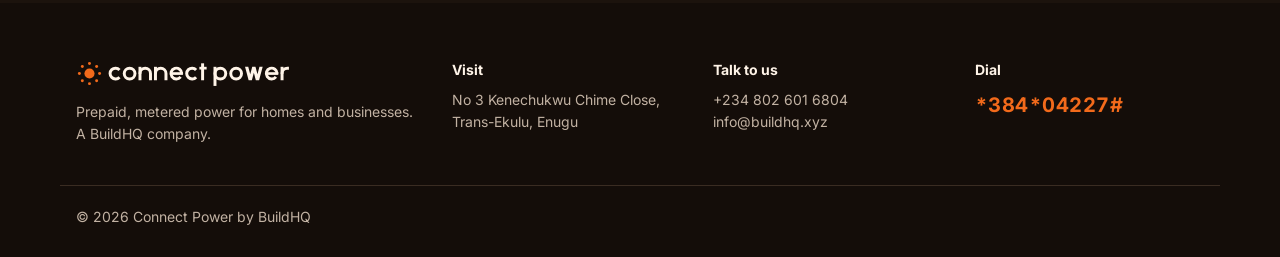
==== commit 668360d1: "General wording and user-created plans on the landing page The page now speaks to homes, shops, offi" ====
--- a/index.html
+++ b/index.html
@@ -3,15 +3,15 @@
 <head>
   <meta charset="utf-8">
   <meta name="viewport" content="width=device-width, initial-scale=1, viewport-fit=cover">
-  <title>Connect Power: shared solar for market traders</title>
-  <meta name="description" content="Pay for reliable solar power by the hour, from any phone. Dial *384*04227# or use the Connect Power app. Built for market traders in Enugu.">
+  <title>Connect Power: prepaid power you control</title>
+  <meta name="description" content="Prepaid, metered power for homes, shops, offices and estates. Fund your wallet, set how much each meter can spend, and pay only for the energy you use. Dial *384*04227# or use the app.">
   <meta name="theme-color" content="#1C130D">
   <link rel="icon" href="/favicon.ico" sizes="48x48">
   <link rel="icon" href="/favicon.svg" type="image/svg+xml">
   <link rel="apple-touch-icon" href="/apple-touch-icon.png">
   <link rel="manifest" href="/site.webmanifest">
-  <meta property="og:title" content="Connect Power: light for your stall, by the hour">
-  <meta property="og:description" content="Shared solar power for market traders. Pay in naira for the hours you need, from any phone.">
+  <meta property="og:title" content="Connect Power: prepaid power you control">
+  <meta property="og:description" content="Fund your wallet, set your own plan for each meter, and pay only for the energy you use.">
   <meta property="og:image" content="/icon-512.png">
   <meta property="og:type" content="website">
   <link rel="preconnect" href="https://fonts.googleapis.com">
@@ -41,9 +41,9 @@
     <section class="hero">
       <div class="wrap hero__grid">
         <div class="hero__copy">
-          <p class="eyebrow"><span class="dot"></span>Enugu pilot · Old Artisan Market</p>
-          <h1>Light for your stall, <em>by the hour.</em></h1>
-          <p class="lead">Shared solar power for market traders. No generator, no fuel, no panels to buy. Pay in naira for the hours you need, from any phone.</p>
+          <p class="eyebrow"><span class="dot"></span>Enugu pilot · homes, shops and estates</p>
+          <h1>Power you control, <em>naira by naira.</em></h1>
+          <p class="lead">Prepaid, metered power for homes, shops, offices and estates. Fund your wallet, decide how much each meter can spend, and pay only for the energy you use. From any phone.</p>
           <div class="hero__ctas">
             <a class="btn btn--sun" href="#try">Try the USSD now</a>
             <a class="btn btn--ghost" href="#pilot">Join the pilot</a>
@@ -66,11 +66,11 @@
           <div class="card card--balance">
             <div class="label">Wallet balance</div>
             <div class="amount">₦1,497<small>.50</small></div>
-            <div class="hours"><span class="glow"></span>≈ 18 h of light left</div>
+            <div class="hours"><span class="glow"></span>≈ 1½ days at your usual use</div>
           </div>
           <div class="card card--meter">
-            <div class="row"><b>Stall 14B · Fish &amp; meat</b><span class="chip chip--on">On</span></div>
-            <div class="sub">Until 6:40 pm · 1.8 kW now</div>
+            <div class="row"><b>Flat 3B · Emene Estate</b><span class="chip chip--on">On</span></div>
+            <div class="sub">₦1,340 left on plan · 1.8 kW now</div>
           </div>
         </div>
       </div>
@@ -81,8 +81,8 @@
       <div class="wrap">
         <div class="section__head">
           <p class="kicker">The problem</p>
-          <h2>Generators eat the profit of a market day.</h2>
-          <p class="sub">When the grid goes, fish and meat spoil in hours. Traders run small petrol generators that cost them up to 35–40% of what they earn each day, and most cannot afford solar panels and batteries of their own.</p>
+          <h2>Generators and guesswork drain your money.</h2>
+          <p class="sub">When the grid goes, homes and businesses run petrol generators that eat up to 35–40% of a day's earnings, and estimated bills charge for power nobody used. Most people cannot afford solar panels and batteries of their own.</p>
         </div>
         <div class="compare">
           <div class="compare__item compare__item--gen">
@@ -95,7 +95,7 @@
             <span class="compare__value">₦950<small>/day</small></span>
             <div class="bar"><span style="width:34%"></span></div>
           </div>
-          <p class="compare__note">An 8-hour trading day. Figures from pilot test data. That is about <b>₦1,850 saved every day</b>.</p>
+          <p class="compare__note">An 8-hour day of use. Figures from pilot test data. That is about <b>₦1,850 saved every day</b>.</p>
         </div>
       </div>
     </section>
@@ -105,23 +105,23 @@
       <div class="wrap">
         <div class="section__head">
           <p class="kicker">How it works</p>
-          <h2>One sun, shared by the whole market.</h2>
+          <h2>One supply, shared by everyone on it.</h2>
         </div>
         <ol class="steps">
           <li class="step">
             <span class="step__n">1</span>
-            <h3>A shared solar hub</h3>
-            <p>We install commercial solar panels, industrial batteries and inverters right inside the market cluster. Nothing to buy, nothing to maintain.</p>
+            <h3>A shared, reliable supply</h3>
+            <p>Solar panels, batteries and inverters for an estate, a market or a building, run by Connect Power. Nothing to buy, nothing to maintain.</p>
           </li>
           <li class="step">
             <span class="step__n">2</span>
-            <h3>A smart meter on every stall</h3>
-            <p>A low-cost meter built to handle freezers and blenders. It keeps your paid time in memory, so you never lose it if the network flickers.</p>
+            <h3>A smart meter on every home or shop</h3>
+            <p>Built to handle freezers, pumps and blenders. It measures every kilowatt-hour, so you pay for exactly what you use, never an estimate.</p>
           </li>
           <li class="step">
             <span class="step__n">3</span>
-            <h3>Dial or tap to turn on</h3>
-            <p>Dial <b class="mono">*384*04227#</b> on any phone, or use the app. Pick your hours, pay from your wallet, and your power is on in seconds.</p>
+            <h3>Dial or tap to set your plan</h3>
+            <p>Dial <b class="mono">*384*04227#</b> on any phone, or use the app. Choose how much this meter may spend from your wallet, and your power is on in seconds.</p>
           </li>
         </ol>
       </div>
@@ -132,28 +132,28 @@
       <div class="wrap">
         <div class="section__head">
           <p class="kicker">Plans</p>
-          <h2>Pay in naira, for hours of light.</h2>
-          <p class="sub">No kilowatt-hours to work out. Choose how long you need power, and it switches off by itself when your time ends.</p>
+          <h2>You set the plan. You never pay past it.</h2>
+          <p class="sub">Fund your wallet by bank transfer, then decide how much each meter may spend. You are charged only for the energy the meter uses, at one clear price per kWh, and never more than the plan you set.</p>
         </div>
         <div class="plans">
           <article class="plan">
-            <h3>4 hours</h3>
-            <p class="plan__price">₦400</p>
-            <p class="plan__note">₦100 an hour. For the morning rush.</p>
+            <h3>A set amount</h3>
+            <p class="plan__price">₦2,000</p>
+            <p class="plan__note">Any amount from ₦100. When it is used up, the meter switches off, or starts again if you turned on auto-renew.</p>
           </article>
           <article class="plan plan--best">
-            <span class="plan__tag">Most bought</span>
-            <h3>8 hours</h3>
-            <p class="plan__price">₦750</p>
-            <p class="plan__note">₦94 an hour. A full trading day.</p>
+            <span class="plan__tag">Most flexible</span>
+            <h3>Your whole balance</h3>
+            <p class="plan__price">Wallet</p>
+            <p class="plan__note">The meter may spend until your wallet is empty. Top up any time and it keeps going.</p>
           </article>
           <article class="plan">
-            <h3>Full day</h3>
-            <p class="plan__price">₦1,200</p>
-            <p class="plan__note">Until midnight. For cold storage.</p>
+            <h3>Stop any time</h3>
+            <p class="plan__price">₦0</p>
+            <p class="plan__note">Stop a plan in one tap. Money you did not use stays in your wallet.</p>
           </article>
         </div>
-        <p class="plans__more">Running freezers all day? <b>Pay as you use</b> takes a little from your wallet for each hour of power, and the app shows how many hours your balance will last.</p>
+        <p class="plans__more">Several meters? Give each its own plan: the flat, the shop and the borehole pump, each with its own limit, all from one wallet.</p>
       </div>
     </section>
 
@@ -162,8 +162,8 @@
       <div class="wrap try">
         <div class="try__copy">
           <p class="kicker kicker--sun">Try it here</p>
-          <h2>Buy power the way a trader does.</h2>
-          <p class="sub">No smartphone, no data, no app: just dial. Use the phone on this page to walk through a real session: check your balance, buy hours of light and switch your stall on.</p>
+          <h2>Set a plan from any phone.</h2>
+          <p class="sub">No smartphone, no data, no app: just dial. Use the phone on this page to walk through a real session: check your balance, create a plan for your meter and switch it on.</p>
           <ol class="try__steps">
             <li>Type <b class="mono">*384*04227#</b> on the keypad (or tap <i>Dial the code</i>).</li>
             <li>Press the green call button.</li>
@@ -206,16 +206,18 @@
       <div class="wrap app">
         <div class="app__copy">
           <p class="kicker">The app</p>
-          <h2>For traders with a smartphone.</h2>
-          <p class="sub">Everything the USSD does, plus your usage, your receipts and your own bank account number for topping up.</p>
+          <h2>See where every naira goes.</h2>
+          <p class="sub">Everything the USSD does, plus analytics for each meter, AI energy insights, your receipts and your own bank account number for topping up.</p>
           <ul class="features">
             <li><b>Your own account number.</b> Send money from any bank app; it lands in your wallet in about a minute.</li>
-            <li><b>Hours of light, not kWh.</b> See your balance as the time it will keep your stall on.</li>
-            <li><b>Turn on and off.</b> One tap on the sun switches your stall's power.</li>
-            <li><b>Auto-renew.</b> Your plan starts again before it runs out, so the freezer never stops.</li>
+            <li><b>Your plan, your limit.</b> Set an amount or use your whole balance. A meter never spends more than you allowed.</li>
+            <li><b>Analytics that help you decide.</b> When you use the most, what is always on and what it costs, and how long your plan will last.</li>
+            <li><b>AI energy insights.</b> Plain-language findings from your meter's data, and answers when you ask "why was Tuesday so high?"</li>
+            <li><b>Turn on and off.</b> One tap on the sun switches your meter.</li>
+            <li><b>Auto-renew.</b> Your plan starts again when it runs out, so the freezer or the pump never stops.</li>
             <li><b>Usage and receipts.</b> Hour by hour, day by day, with a receipt for every naira.</li>
           </ul>
-          <p class="app__soon">Coming to Android and iOS for pilot traders first.</p>
+          <p class="app__soon">Coming to Android and iOS, for pilot users first.</p>
         </div>
         <div class="app__mock" aria-hidden="true">
           <div class="mock">
@@ -223,12 +225,12 @@
             <div class="card card--balance card--flat">
               <div class="label">Wallet balance</div>
               <div class="amount">₦1,497<small>.50</small></div>
-              <div class="hours"><span class="glow"></span>≈ 18 h of light left</div>
-              <div class="mock__actions"><span class="pill pill--sun">Buy power</span><span class="pill pill--line">Fund wallet</span></div>
+              <div class="hours"><span class="glow"></span>≈ 1½ days at your usual use</div>
+              <div class="mock__actions"><span class="pill pill--sun">Create plan</span><span class="pill pill--line">Fund wallet</span></div>
             </div>
             <div class="mock__switch">
               <svg viewBox="0 0 132 132"><circle class="hub" cx="66" cy="66" r="34"/><g class="dots"><circle cx="66" cy="10" r="7"/><circle cx="105.6" cy="26.4" r="7"/><circle cx="122" cy="66" r="7"/><circle cx="105.6" cy="105.6" r="7"/><circle cx="66" cy="122" r="7"/><circle cx="26.4" cy="105.6" r="7"/><circle cx="10" cy="66" r="7"/><circle cx="26.4" cy="26.4" r="7"/></g><path d="M66 50v16M56 56a14 14 0 1 0 20 0" fill="none" stroke="#1C130D" stroke-width="3.5" stroke-linecap="round"/></svg>
-              <div><b>Power on</b><span>Until 6:40 pm</span></div>
+              <div><b>Flat 3B is on</b><span>₦1,340 left on plan</span></div>
             </div>
             <div class="mock__bars">
               <span style="height:45%"></span><span style="height:62%"></span><span style="height:38%"></span><span style="height:74%"></span><span style="height:66%"></span><span style="height:55%"></span><span class="today" style="height:32%"></span>
@@ -247,14 +249,14 @@
         </div>
         <div class="stats">
           <div class="stat"><span class="stat__n">40%</span><span class="stat__l">cheaper than running a petrol generator</span></div>
-          <div class="stat"><span class="stat__n">35%</span><span class="stat__l">of daily earnings small traders spend on fuel today</span></div>
+          <div class="stat"><span class="stat__n">35%</span><span class="stat__l">of daily earnings small businesses spend on fuel today</span></div>
           <div class="stat"><span class="stat__n">100%</span><span class="stat__l">of test users preferred dialling to downloading an app</span></div>
-          <div class="stat"><span class="stat__n">3 s</span><span class="stat__l">from payment to power on</span></div>
+          <div class="stat"><span class="stat__n">3 s</span><span class="stat__l">from creating a plan to power on</span></div>
         </div>
         <div class="who">
-          <div class="who__item"><h3>Traders</h3><p>Fresh stock that does not spoil, no generator to fuel, and no equipment to buy. Savings from day one.</p></div>
-          <div class="who__item"><h3>Markets</h3><p>Fewer generators, less noise and fumes, and power that keeps running when the grid goes down.</p></div>
-          <div class="who__item"><h3>Mini-grid operators</h3><p>Our meter and software, licensed to solar operators who want to sell power by the hour.</p></div>
+          <div class="who__item"><h3>Homes and estates</h3><p>A meter per flat, a clear price per kWh, and each household in charge of its own spending. No more shared bills to argue over.</p></div>
+          <div class="who__item"><h3>Shops and businesses</h3><p>Fresh stock that does not spoil, no generator to fuel, and a plan that keeps the freezer or the pump running.</p></div>
+          <div class="who__item"><h3>Mini-grid operators</h3><p>Our meter and software, licensed to solar operators who want to sell metered, prepaid power.</p></div>
         </div>
       </div>
     </section>
@@ -267,8 +269,8 @@
           <h2>From one market to many.</h2>
         </div>
         <ol class="roadmap">
-          <li class="is-now"><span class="roadmap__when">Now</span><h3>Test the model</h3><p>10 meters for cold-storage food vendors at Old Artisan Market, Enugu: daily payments and heavy use.</p></li>
-          <li><span class="roadmap__when">Next</span><h3>Expand across markets</h3><p>Shared solar hubs in major commercial markets across the Southeast, powering hundreds of stalls.</p></li>
+          <li class="is-now"><span class="roadmap__when">Now</span><h3>Test the model</h3><p>Pilot meters in Enugu homes, shops and cold rooms: daily plans, heavy use, and real data from every meter.</p></li>
+          <li><span class="roadmap__when">Next</span><h3>Grow across the Southeast</h3><p>Estates, markets and office buildings across the Southeast, with hundreds of meters on shared supplies.</p></li>
           <li><span class="roadmap__when">Then</span><h3>Sell the meter (B2B)</h3><p>License the Connect smart meter and software to solar mini-grid operators across Nigeria.</p></li>
           <li><span class="roadmap__when">Later</span><h3>Scale nationally</h3><p>Major trade hubs across the country, cold-storage rentals and clean-energy carbon credits.</p></li>
         </ol>
@@ -281,7 +283,7 @@
         <div>
           <p class="kicker kicker--sun">Join the pilot</p>
           <h2>Ready to switch off the generator?</h2>
-          <p class="sub">Tell us where you trade. We will call you when a Connect Power hub reaches your market.</p>
+          <p class="sub">Tell us where you would use it: a home, a shop, an estate or a building. We will call you when Connect Power reaches you.</p>
           <div class="contact">
             <p><span>Call or WhatsApp</span><b class="mono">+234 802 601 6804</b></p>
             <p><span>Email</span><b>info@buildhq.xyz</b></p>
@@ -292,14 +294,14 @@
           <input id="f-name" name="name" autocomplete="name" required maxlength="80" placeholder="Ada Obi">
           <label for="f-phone">Phone number</label>
           <input id="f-phone" name="phone" inputmode="tel" autocomplete="tel" required maxlength="20" placeholder="0803 123 4567">
-          <label for="f-market">Market and stall</label>
-          <input id="f-market" name="market" required maxlength="120" placeholder="Old Artisan Market, stall 14B">
-          <label for="f-use">What do you need power for?</label>
+          <label for="f-market">Where will you use it?</label>
+          <input id="f-market" name="market" required maxlength="120" placeholder="Flat 3B, Emene Estate, Enugu">
+          <label for="f-use">What is it?</label>
           <select id="f-use" name="use">
-            <option>Freezer or cold storage</option>
-            <option>Lights and phone charging</option>
-            <option>Blender, grinder or sewing machine</option>
-            <option>Something else</option>
+            <option>A home or flat</option>
+            <option>A shop or business</option>
+            <option>Freezer or cold room</option>
+            <option>Pump, office or something else</option>
           </select>
           <button class="btn btn--sun" type="submit">Join the waitlist</button>
           <p class="form__msg" id="pilot-msg" role="status"></p>
@@ -312,7 +314,7 @@
     <div class="wrap footer__grid">
       <div>
         <img src="/assets/brand/connect-power-horizontal-reversed.svg" alt="Connect Power" width="190" height="30">
-        <p>Shared solar power for market traders. A BuildHQ company.</p>
+        <p>Prepaid, metered power for homes and businesses. A BuildHQ company.</p>
       </div>
       <div>
         <p class="footer__h">Visit</p>
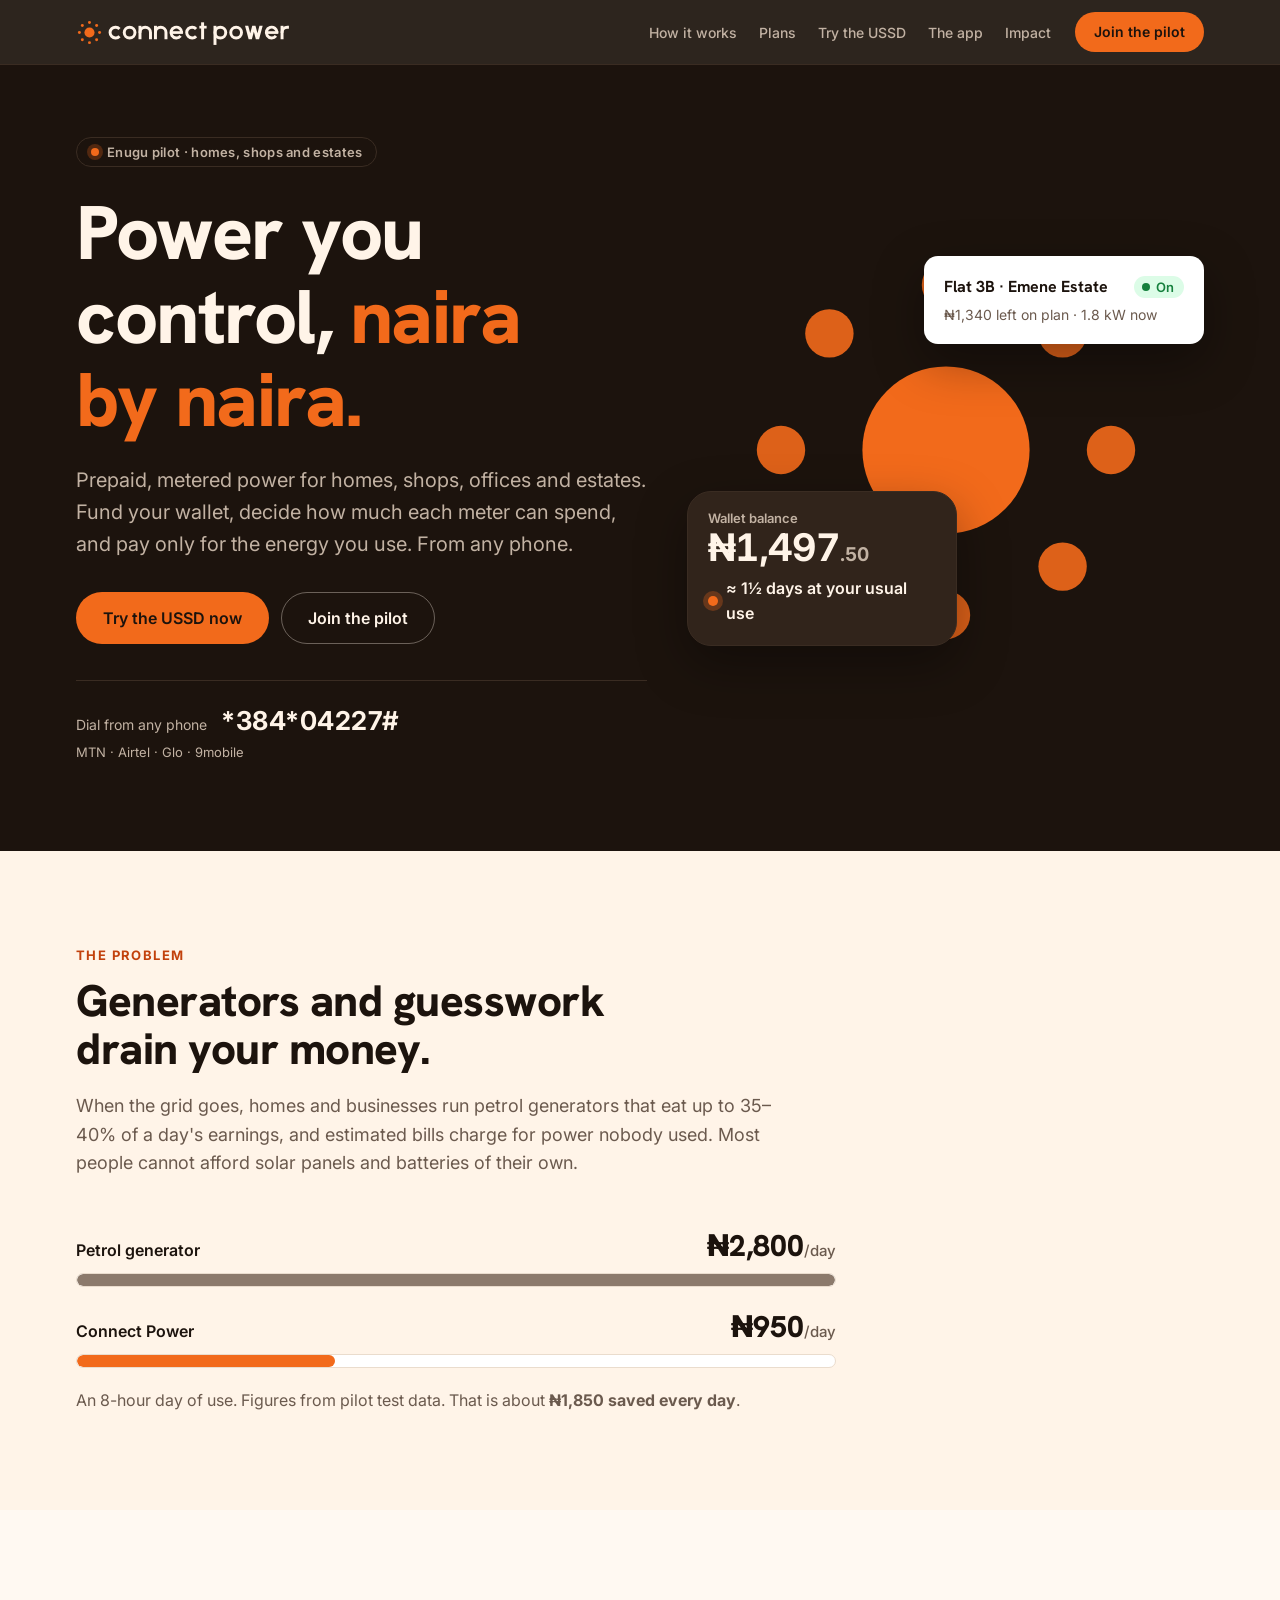
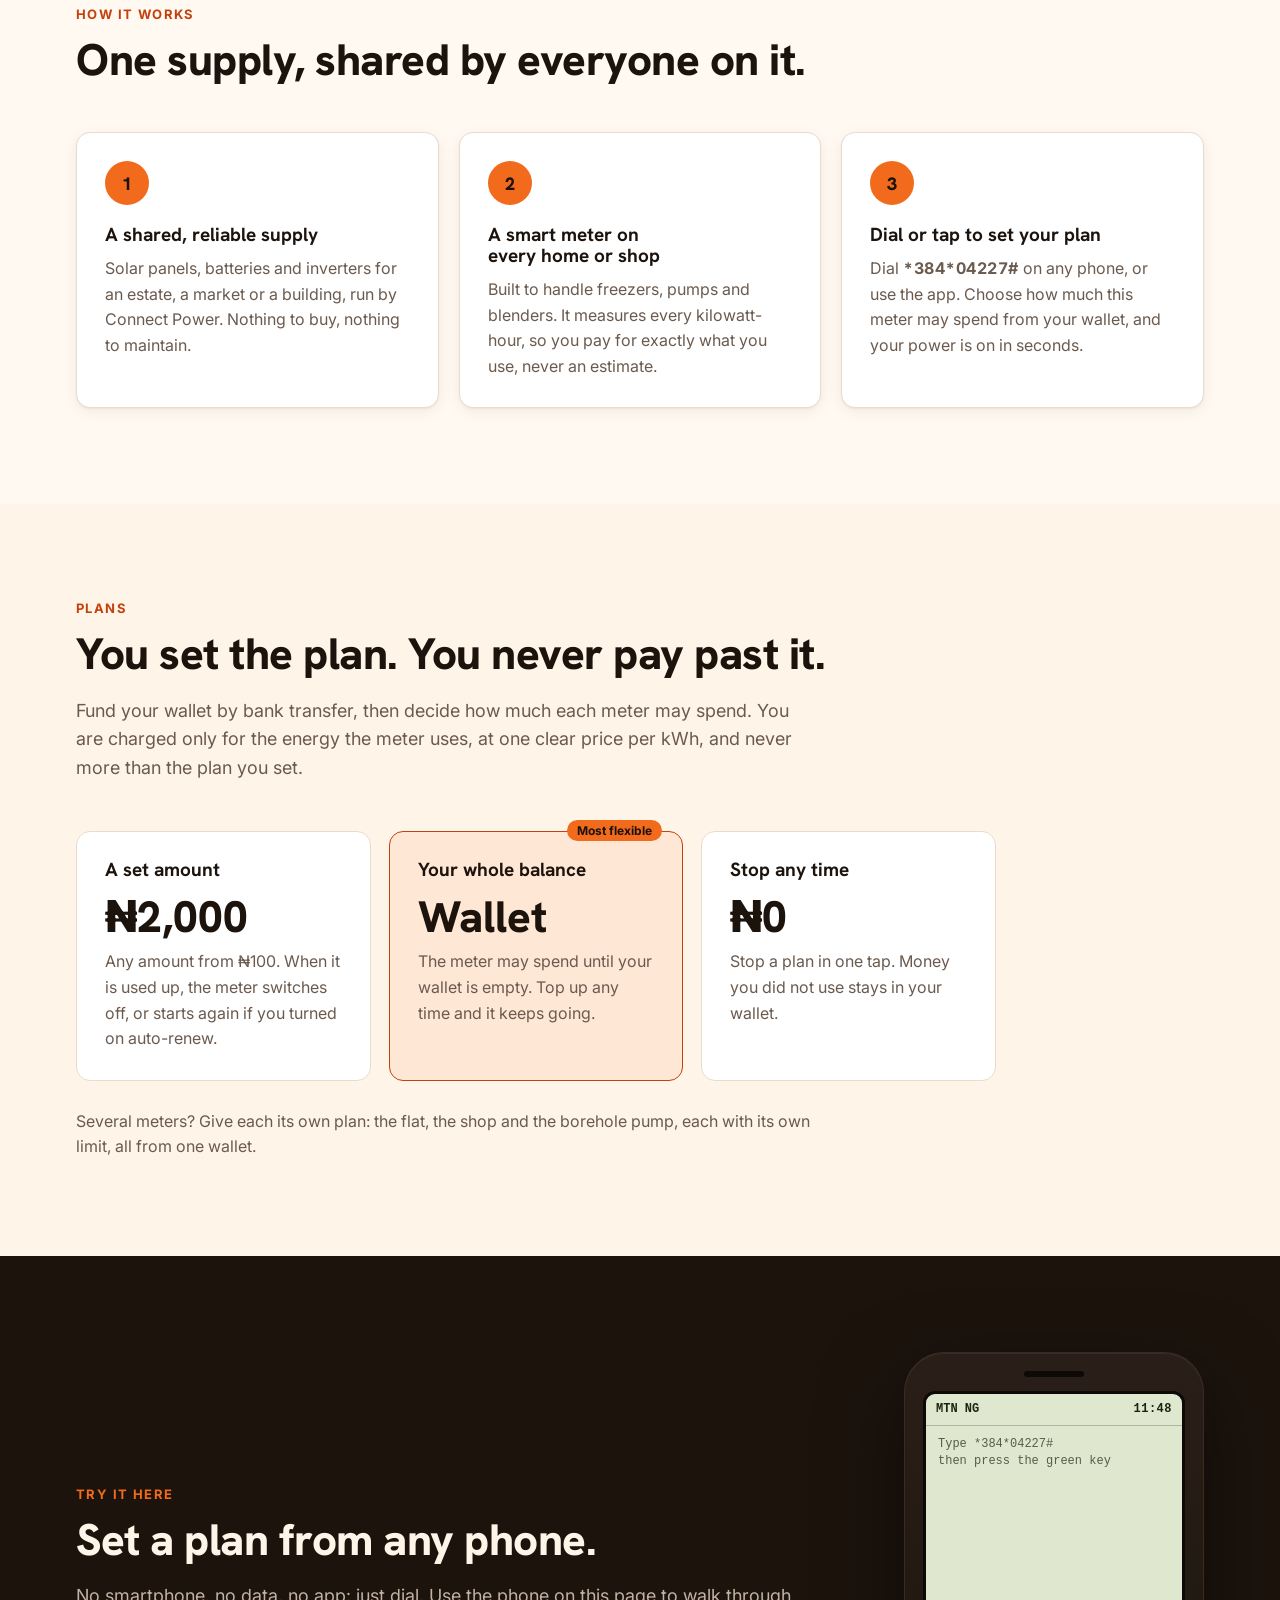
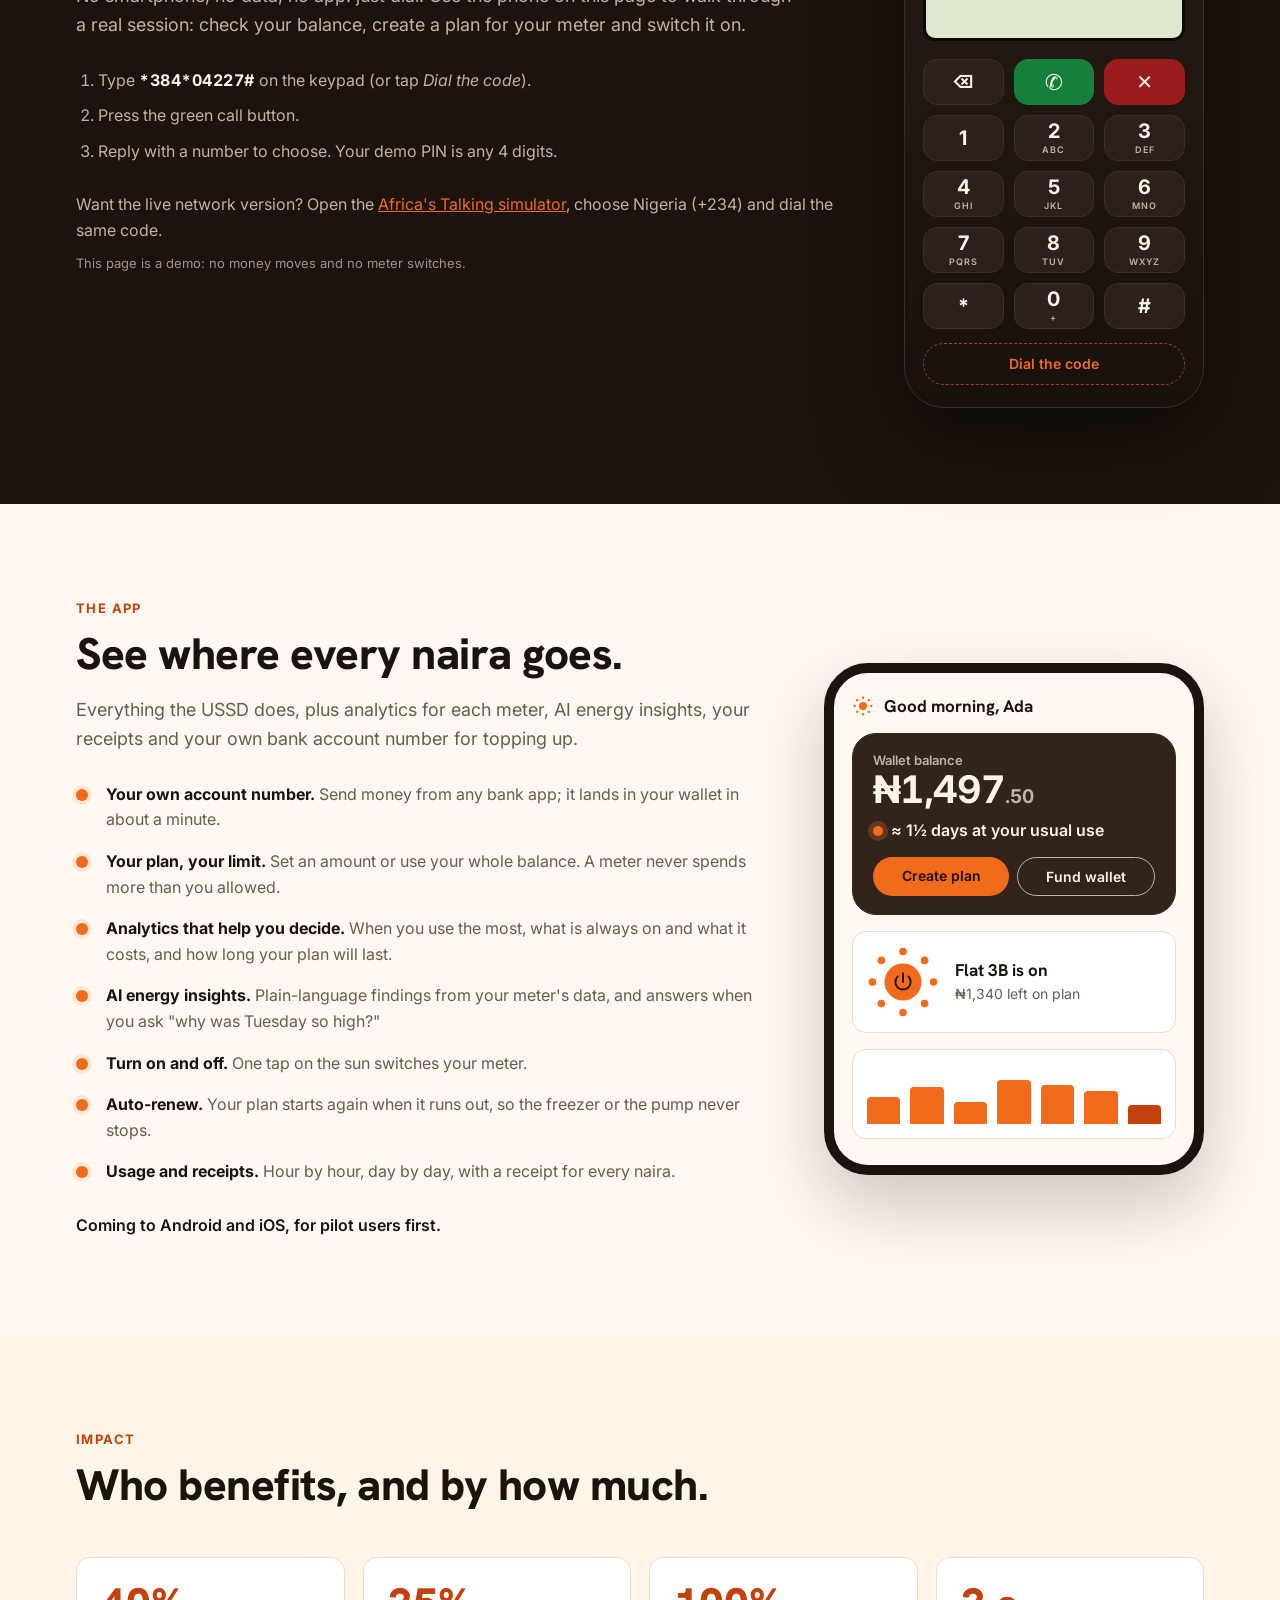
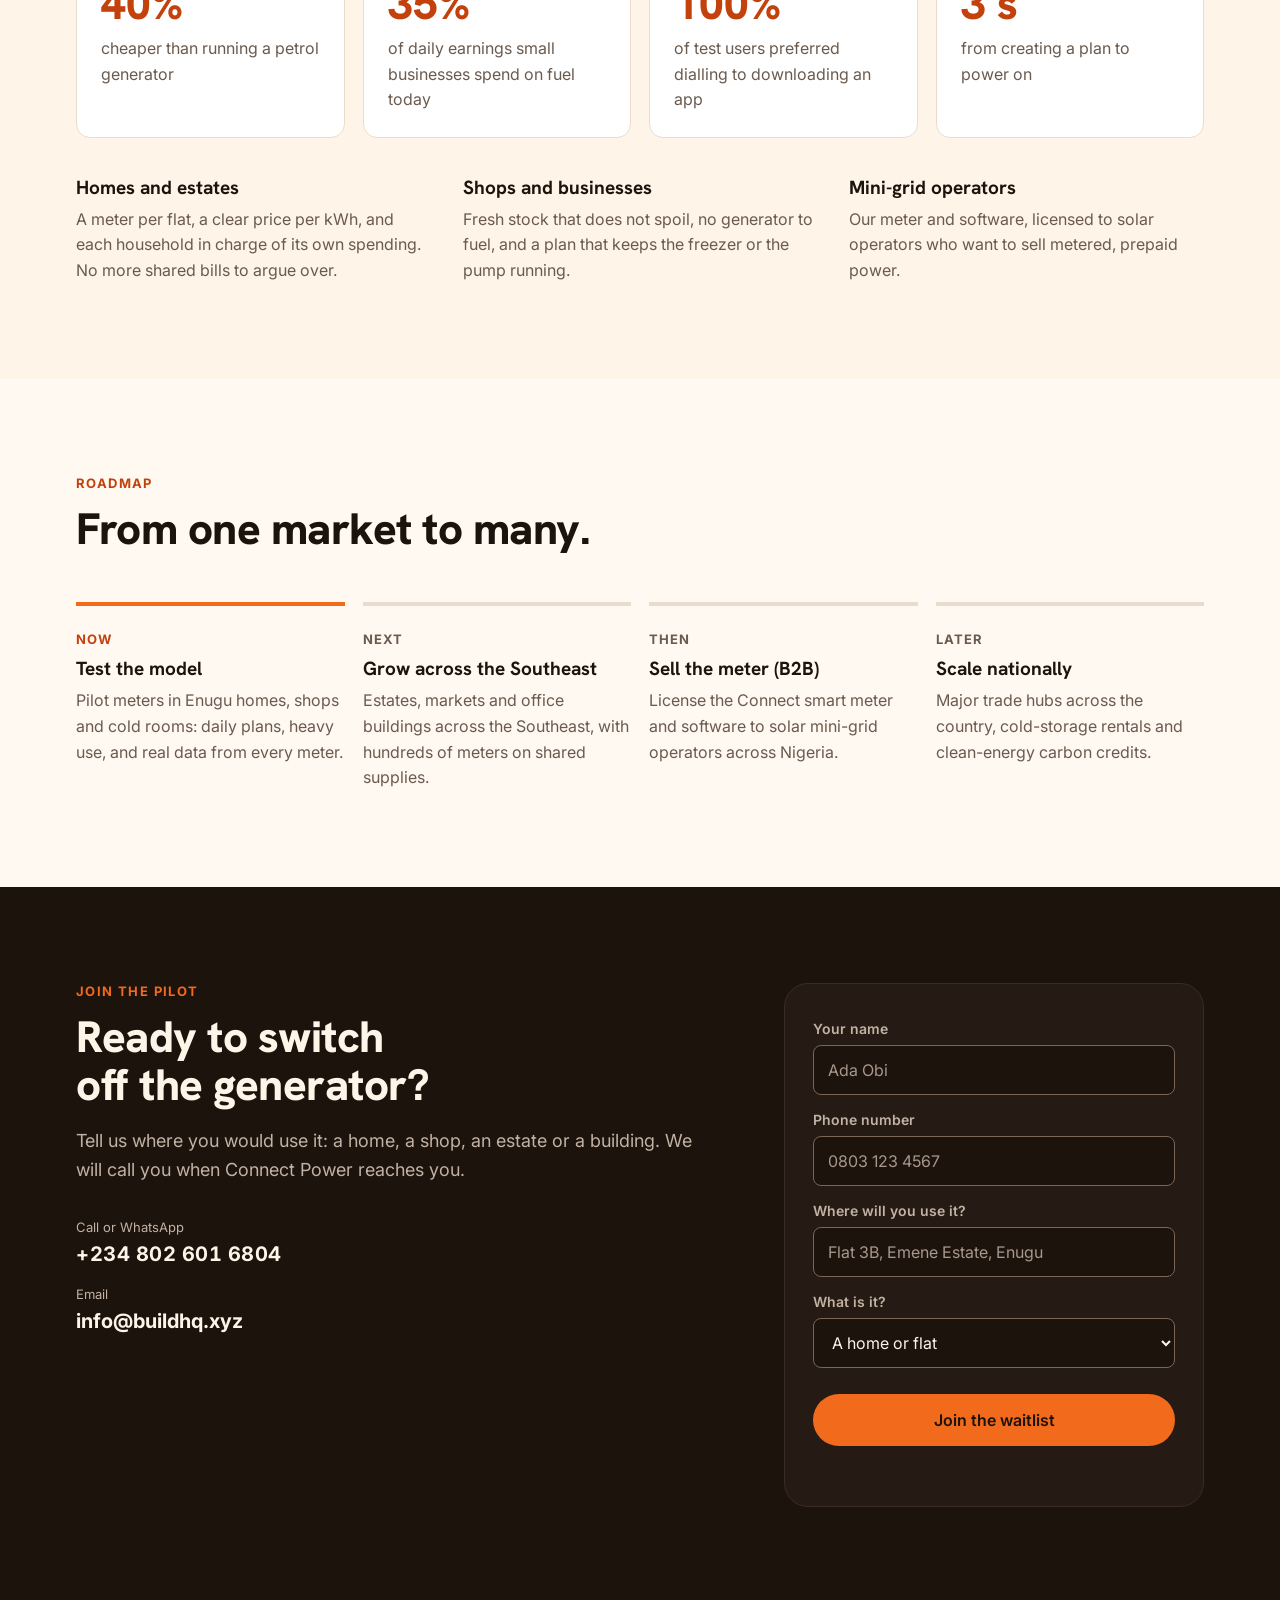
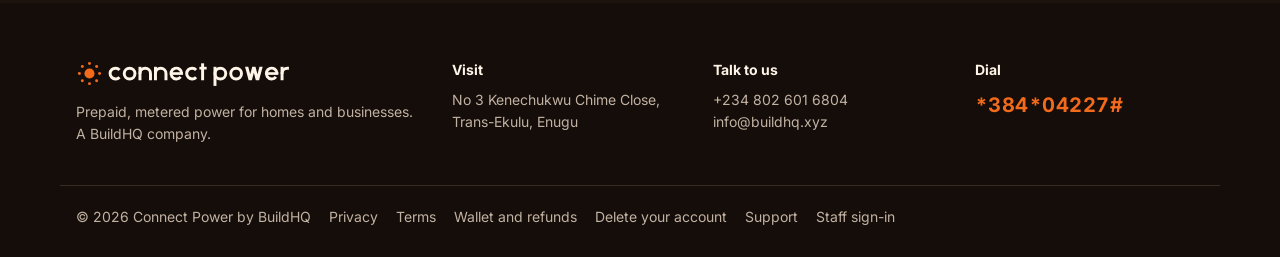
==== commit 72290570: "Policy pages, staff sign-in link, and the admin dashboard at /admin - privacy/, terms/, wallet-and-r" ====
--- a/index.html
+++ b/index.html
@@ -329,7 +329,10 @@
         <p class="mono footer__code">*384*04227#</p>
       </div>
     </div>
-    <div class="wrap footer__base">© <span id="year">2026</span> Connect Power by BuildHQ</div>
+    <div class="wrap footer__base footer__links">
+      <span>© <span id="year">2026</span> Connect Power by BuildHQ</span>
+      <a href="/privacy/">Privacy</a><a href="/terms/">Terms</a><a href="/wallet-and-refunds/">Wallet and refunds</a><a href="/delete-account/">Delete your account</a><a href="/support/">Support</a><a href="/admin/">Staff sign-in</a>
+    </div>
   </footer>
 
   <script src="/assets/app.js" defer></script>
--- a/assets/styles.css
+++ b/assets/styles.css
@@ -241,6 +241,9 @@
 .footer__h { color: var(--on-night); font-weight: 700; margin-bottom: 8px; }
 .footer__code { color: var(--sun); font-size: 20px; font-weight: 700; }
 .footer__base { margin-top: 40px; padding-top: 20px; border-top: 1px solid var(--line-dark); }
+.footer__links { display: flex; flex-wrap: wrap; gap: 8px 18px; }
+.footer__links a { color: var(--on-night-muted); text-decoration: none; }
+.footer__links a:hover { color: var(--on-night); }
 @media (max-width: 760px) { .footer__grid { grid-template-columns: 1fr 1fr; } }
 
 @media (prefers-reduced-motion: reduce) {
